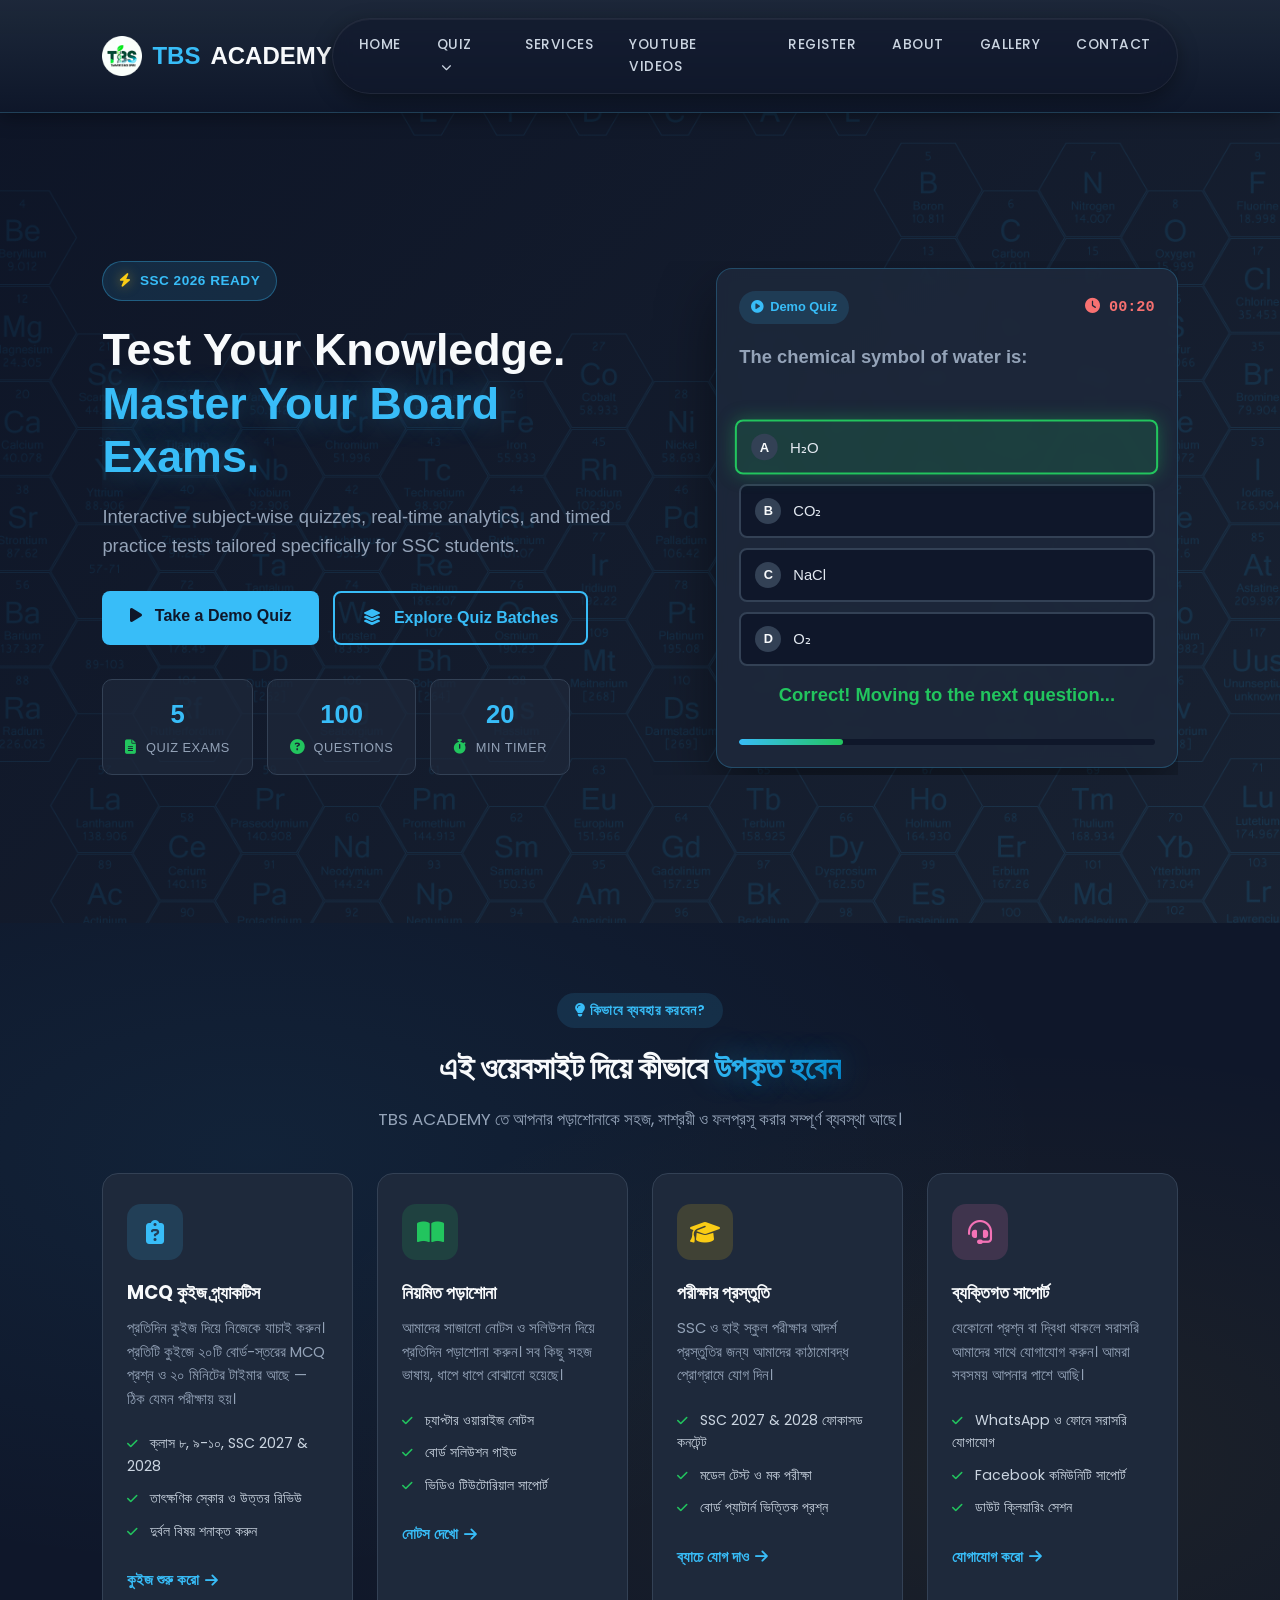
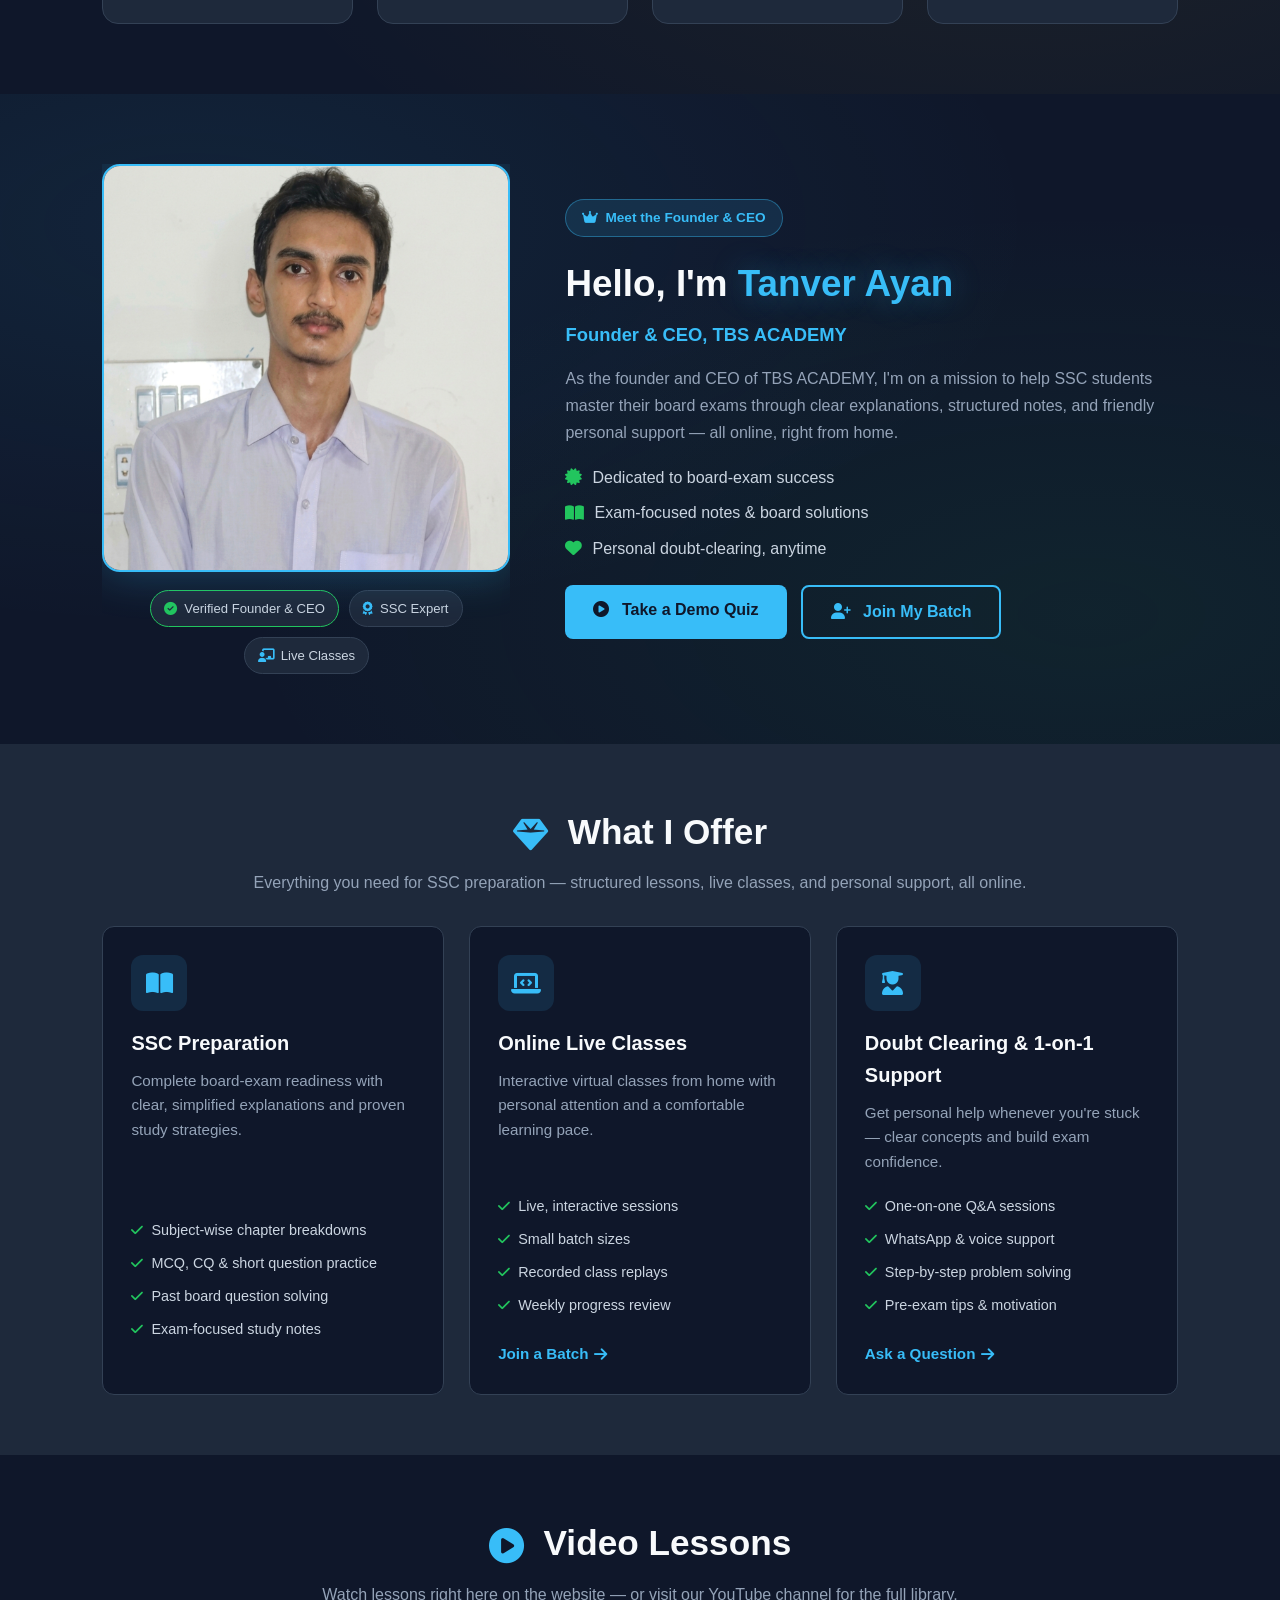
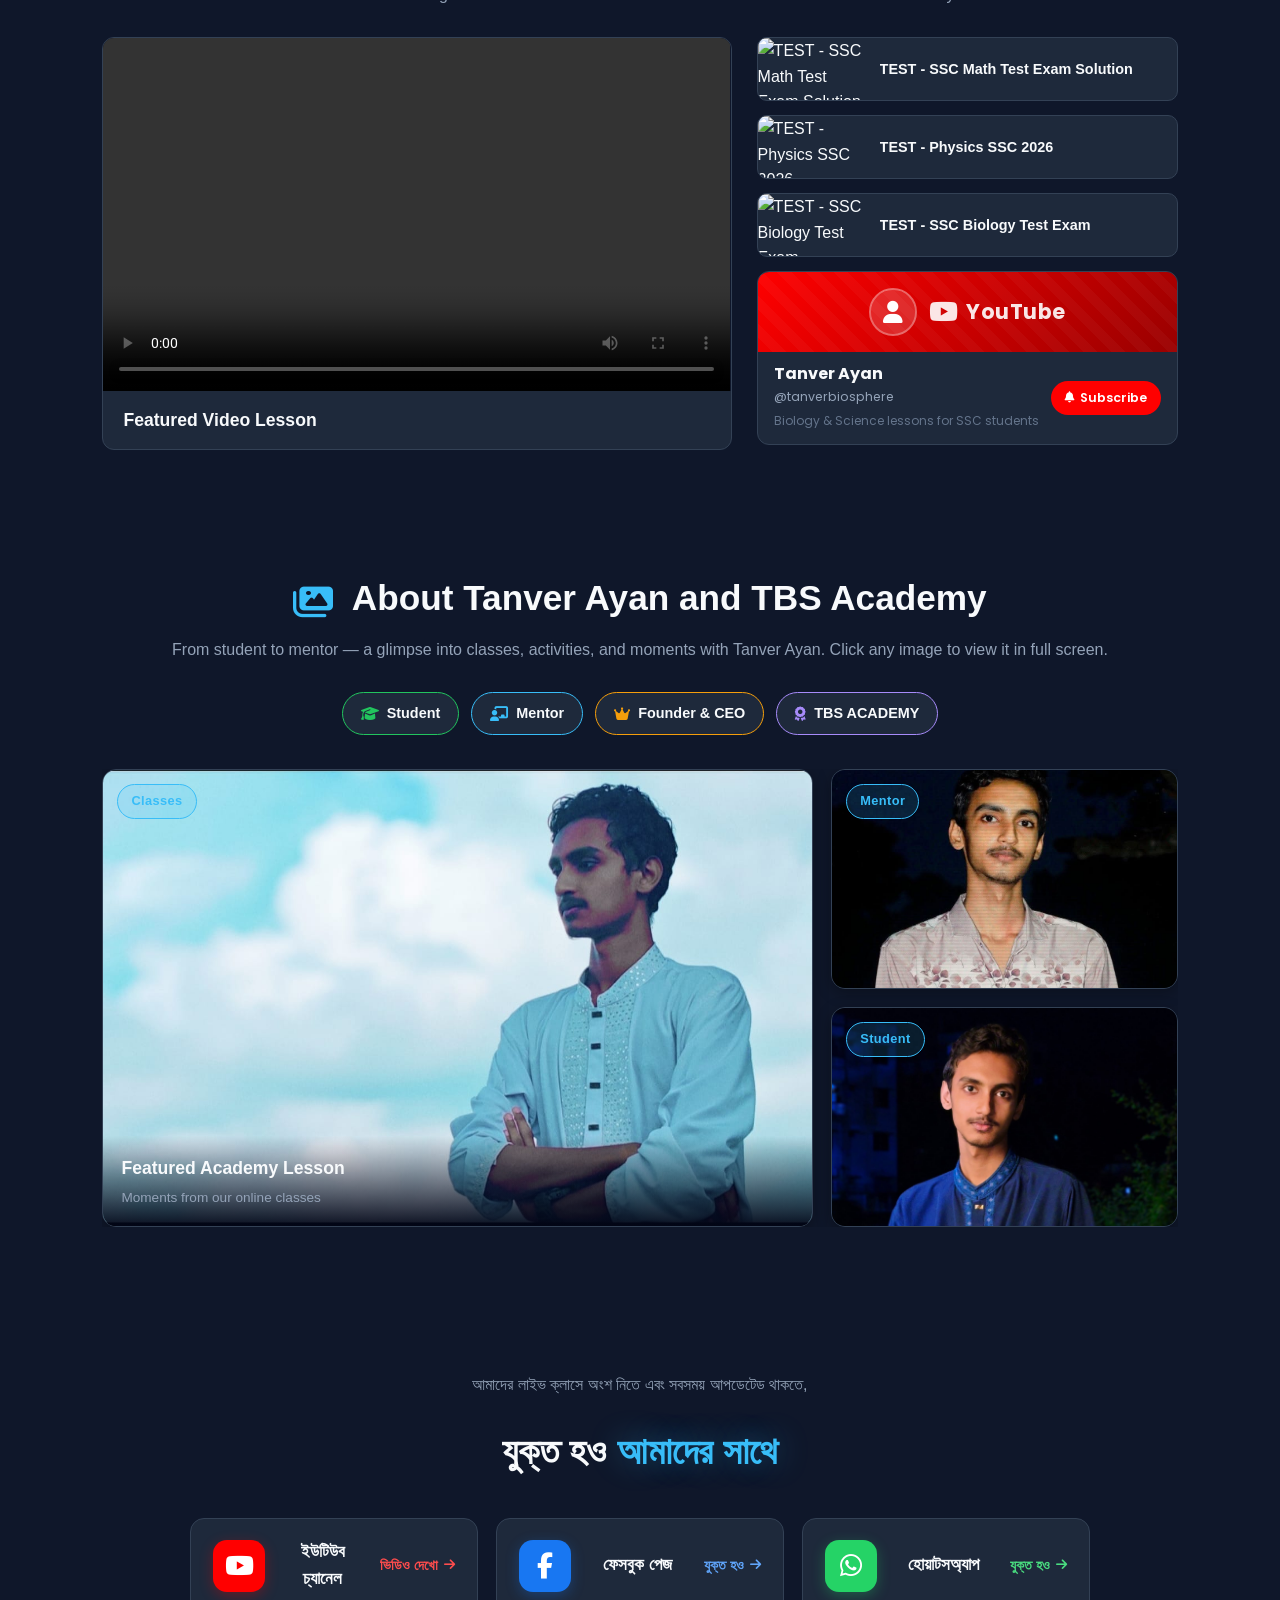
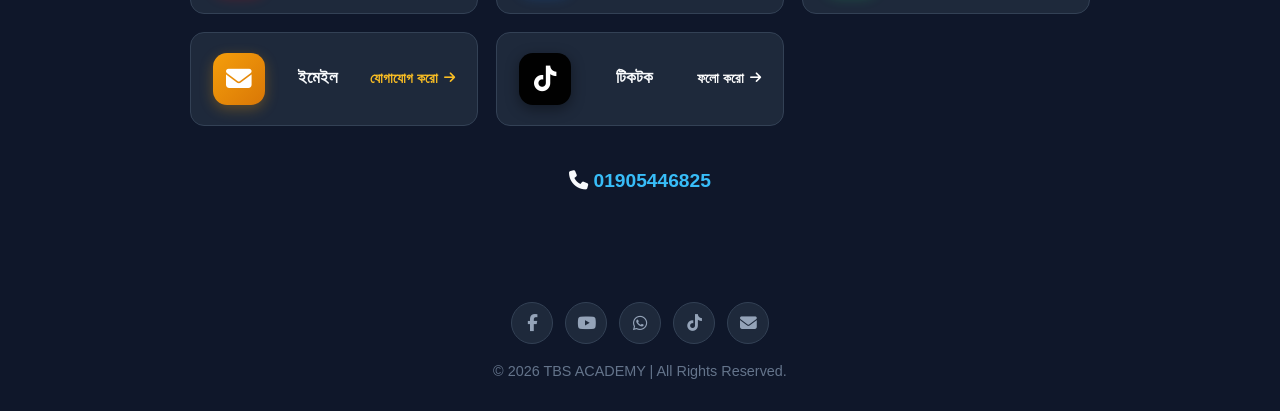
==== index.html @ 8b02d592 "Add files via upload" ====
<!DOCTYPE html>
<html lang="en">
<head>
    <meta charset="UTF-8">
    <meta name="viewport" content="width=device-width, initial-scale=1.0">
    <title>TBS ACADEMY - Online Learning Platform</title>
    
    <!-- FAVICON (Browser Tab Logo) -->
    <!-- Replace 'logo.png' with your logo file name -->
    <link rel="icon" type="image/png" href="logo.png">

    <link rel="stylesheet" href="style.css">
    <!-- Font Awesome Icons -->
    <link rel="stylesheet" href="https://cdnjs.cloudflare.com/ajax/libs/font-awesome/6.4.0/css/all.min.css">
    
    <!-- Google Fonts Options (Poppins, Roboto, Montserrat, Outfit) -->
    <link rel="preconnect" href="https://fonts.googleapis.com">
    <link rel="preconnect" href="https://fonts.gstatic.com" crossorigin>
    <link href="https://fonts.googleapis.com/css2?family=Montserrat:wght@400;600;700&family=Outfit:wght@400;600;700&family=Poppins:wght@400;600;700&family=Roboto:wght@400;500;700&display=swap" rel="stylesheet">
</head>
<body>

    <!-- Header Navigation -->
    <header>
        <!-- LOGO SECTION -->
        <div class="logo">
            <a href="index.html">
                <img src="image/logo_1.png" alt="TBS ACADEMY Logo" class="brand-logo" onerror="this.style.display='none'">
                <span>TBS</span> ACADEMY
            </a>
        </div>

        <!-- Mobile Hamburger Button -->
        <button class="mobile-menu-btn" id="mobileMenuBtn" aria-label="Toggle Navigation">
            <i class="fa-solid fa-bars"></i>
        </button>

        <!-- Navigation Links -->
        <nav id="navMenu">
            <ul>
                <li><a href="#" class="nav-link">Home</a></li>
                <li class="nav-dropdown">
                    <a href="quiz.html" class="nav-link">Quiz <i class="fa-solid fa-chevron-down"></i></a>
                    <ul class="dropdown-menu">
                        <li><a href="quiz.html?cat=class8"><i class="fa-solid fa-book"></i> Class 8</a></li>
                        <li><a href="quiz.html?cat=class9-10"><i class="fa-solid fa-book-open"></i> Class 9-10</a></li>
                        <li><a href="quiz.html?cat=ssc2027"><i class="fa-solid fa-award"></i> SSC 2027</a></li>
                        <li><a href="quiz.html?cat=ssc2028"><i class="fa-solid fa-fire"></i> SSC 2028</a></li>
                    </ul>
                </li>
                <li><a href="#services" class="nav-link">Services</a></li>
                <li><a href="#videos" class="nav-link">YouTube Videos</a></li>
                <li><a href="register.html" class="nav-link">Register</a></li>
                <li><a href="#about" class="nav-link">About</a></li>
                <li><a href="#gallery" class="nav-link">Gallery</a></li>
                <li><a href="#contact" class="nav-link">Contact</a></li>
            </ul>
        </nav>
    </header>

    <!-- Hero / Intro Section -->
    <section class="hero">
        <div class="hero-container">
            <!-- Left: Main copy -->
            <div class="hero-content">
                <span class="hero-badge"><i class="fa-solid fa-bolt"></i> SSC 2026 Ready</span>
                <h1>Test Your Knowledge.<br><span class="highlight">Master Your Board Exams.</span></h1>
                <p>Interactive subject-wise quizzes, real-time analytics, and timed practice tests tailored specifically for SSC students.</p>
                <div class="hero-btns">
                    <a href="quiz.html" class="btn primary-btn"><i class="fa-solid fa-play"></i> Take a Demo Quiz</a>
                    <a href="quiz.html" class="btn secondary-btn"><i class="fa-solid fa-layer-group"></i> Explore Quiz Batches</a>
                </div>
                <div class="hero-stats">
                    <div class="hero-stat"><span class="stat-num">5</span><span class="stat-label"><i class="fa-solid fa-file-lines"></i> Quiz Exams</span></div>
                    <div class="hero-stat"><span class="stat-num">100</span><span class="stat-label"><i class="fa-solid fa-circle-question"></i> Questions</span></div>
                    <div class="hero-stat"><span class="stat-num">20</span><span class="stat-label"><i class="fa-solid fa-stopwatch"></i> Min Timer</span></div>
                </div>
            </div>

            <!-- Right: Interactive demo quiz card -->
            <div class="hero-demo" id="demoQuizCard">
                <div class="demo-card">
                    <div class="demo-card-top">
                        <span class="demo-tag"><i class="fa-solid fa-circle-play"></i> Demo Quiz</span>
                        <span class="demo-timer"><i class="fa-solid fa-clock"></i> 00:20</span>
                    </div>
                    <div class="demo-card-body">
                        <p class="demo-qtext" id="demoQText">Loading question...</p>
                        <div class="demo-options" id="demoOptions"></div>
                        <p class="demo-feedback" id="demoFeedback">Pick an answer to see it in action</p>
                        <div class="demo-progress">
                            <div class="demo-progress-fill" id="demoProgressFill"></div>
                        </div>
                    </div>
                </div>
            </div>
        </div>
    </section>

    <!-- How to Use This Website Section -->
    <section id="howto" class="howto-section">
        <div class="howto-container">
            <span class="howto-badge"><i class="fa-solid fa-lightbulb"></i> কিভাবে ব্যবহার করবেন?</span>
            <h2>এই ওয়েবসাইট দিয়ে কীভাবে <span class="highlight">উপকৃত হবেন</span></h2>
            <p class="howto-subtitle">TBS ACADEMY তে আপনার পড়াশোনাকে সহজ, সাশ্রয়ী ও ফলপ্রসূ করার সম্পূর্ণ ব্যবস্থা আছে।</p>

            <div class="howto-grid">
                <!-- Box 1: Quiz -->
                <div class="howto-card howto-animate">
                    <div class="howto-icon-wrap cyan">
                        <i class="fa-solid fa-clipboard-question"></i>
                    </div>
                    <h3>MCQ কুইজ প্র্যাকটিস</h3>
                    <p>প্রতিদিন কুইজ দিয়ে নিজেকে যাচাই করুন। প্রতিটি কুইজে ২০টি বোর্ড-স্তরের MCQ প্রশ্ন ও ২০ মিনিটের টাইমার আছে — ঠিক যেমন পরীক্ষায় হয়।</p>
                    <ul class="howto-list">
                        <li><i class="fa-solid fa-check"></i> ক্লাস ৮, ৯-১০, SSC 2027 & 2028</li>
                        <li><i class="fa-solid fa-check"></i> তাৎক্ষণিক স্কোর ও উত্তর রিভিউ</li>
                        <li><i class="fa-solid fa-check"></i> দুর্বল বিষয় শনাক্ত করুন</li>
                    </ul>
                    <a href="quiz.html" class="howto-link">কুইজ শুরু করো <i class="fa-solid fa-arrow-right"></i></a>
                </div>

                <!-- Box 2: Regular Study -->
                <div class="howto-card howto-animate">
                    <div class="howto-icon-wrap green">
                        <i class="fa-solid fa-book-open"></i>
                    </div>
                    <h3>নিয়মিত পড়াশোনা</h3>
                    <p>আমাদের সাজানো নোটস ও সলিউশন দিয়ে প্রতিদিন পড়াশোনা করুন। সব কিছু সহজ ভাষায়, ধাপে ধাপে বোঝানো হয়েছে।</p>
                    <ul class="howto-list">
                        <li><i class="fa-solid fa-check"></i> চ্যাপ্টার ওয়ারাইজ নোটস</li>
                        <li><i class="fa-solid fa-check"></i> বোর্ড সলিউশন গাইড</li>
                        <li><i class="fa-solid fa-check"></i> ভিডিও টিউটোরিয়াল সাপোর্ট</li>
                    </ul>
                    <a href="index.html#notes" class="howto-link">নোটস দেখো <i class="fa-solid fa-arrow-right"></i></a>
                </div>

                <!-- Box 3: Exam Prep -->
                <div class="howto-card howto-animate">
                    <div class="howto-icon-wrap amber">
                        <i class="fa-solid fa-graduation-cap"></i>
                    </div>
                    <h3>পরীক্ষার প্রস্তুতি</h3>
                    <p>SSC ও হাই স্কুল পরীক্ষার আদর্শ প্রস্তুতির জন্য আমাদের কাঠামোবদ্ধ প্রোগ্রামে যোগ দিন।</p>
                    <ul class="howto-list">
                        <li><i class="fa-solid fa-check"></i> SSC 2027 & 2028 ফোকাসড কনটেন্ট</li>
                        <li><i class="fa-solid fa-check"></i> মডেল টেস্ট ও মক পরীক্ষা</li>
                        <li><i class="fa-solid fa-check"></i> বোর্ড প্যাটার্ন ভিত্তিক প্রশ্ন</li>
                    </ul>
                    <a href="register.html" class="howto-link">ব্যাচে যোগ দাও <i class="fa-solid fa-arrow-right"></i></a>
                </div>

                <!-- Box 4: Personal Support -->
                <div class="howto-card howto-animate">
                    <div class="howto-icon-wrap pink">
                        <i class="fa-solid fa-headset"></i>
                    </div>
                    <h3>ব্যক্তিগত সাপোর্ট</h3>
                    <p>যেকোনো প্রশ্ন বা দ্বিধা থাকলে সরাসরি আমাদের সাথে যোগাযোগ করুন। আমরা সবসময় আপনার পাশে আছি।</p>
                    <ul class="howto-list">
                        <li><i class="fa-solid fa-check"></i> WhatsApp ও ফোনে সরাসরি যোগাযোগ</li>
                        <li><i class="fa-solid fa-check"></i> Facebook কমিউনিটি সাপোর্ট</li>
                        <li><i class="fa-solid fa-check"></i> ডাউট ক্লিয়ারিং সেশন</li>
                    </ul>
                    <a href="index.html#contact" class="howto-link">যোগাযোগ করো <i class="fa-solid fa-arrow-right"></i></a>
                </div>
            </div>
        </div>
    </section>

    <!-- Meet Your Mentor Section -->
    <section id="about" class="mentor-section">
        <div class="mentor-container">
            <div class="mentor-photo-wrap">
                <div class="mentor-photo">
                    <img src="image/galary/gg2.jpeg" alt="Tanver Ayan - Founder &amp; CEO, TBS ACADEMY">
                </div>
                <div class="mentor-chips">
                    <span class="mentor-chip verified"><i class="fa-solid fa-circle-check"></i> Verified Founder &amp; CEO</span>
                    <span class="mentor-chip"><i class="fa-solid fa-award"></i> SSC Expert</span>
                    <span class="mentor-chip"><i class="fa-solid fa-chalkboard-user"></i> Live Classes</span>
                </div>
            </div>

            <div class="mentor-info">
                <span class="mentor-badge"><i class="fa-solid fa-crown"></i> Meet the Founder &amp; CEO</span>
                <h2>Hello, I'm <span class="highlight">Tanver Ayan</span></h2>
                <h3>Founder &amp; CEO, TBS ACADEMY</h3>
                <p>As the founder and CEO of TBS ACADEMY, I'm on a mission to help SSC students master their board exams through clear explanations, structured notes, and friendly personal support — all online, right from home.</p>
                <ul class="mentor-features">
                    <li><i class="fa-solid fa-certificate"></i> Dedicated to board-exam success</li>
                    <li><i class="fa-solid fa-book-open"></i> Exam-focused notes &amp; board solutions</li>
                    <li><i class="fa-solid fa-heart"></i> Personal doubt-clearing, anytime</li>
                </ul>
                <div class="mentor-actions">
                    <a href="quiz.html" class="btn"><i class="fa-solid fa-circle-play"></i> Take a Demo Quiz</a>
                    <a href="register.html" class="btn secondary-btn"><i class="fa-solid fa-user-plus"></i> Join My Batch</a>
                </div>
            </div>
        </div>
    </section>

    <!-- Academic Services Section -->
    <section id="services" class="services-section">
        <h2><i class="fa-solid fa-gem"></i> What I Offer</h2>
        <p class="subtitle">Everything you need for SSC preparation — structured lessons, live classes, and personal support, all online.</p>

        <div class="services-grid">
            <div class="service-card">
                <div class="service-icon"><i class="fa-solid fa-book-open"></i></div>
                <h3>SSC Preparation</h3>
                <p>Complete board-exam readiness with clear, simplified explanations and proven study strategies.</p>
                <ul class="service-list">
                    <li><i class="fa-solid fa-check"></i> Subject-wise chapter breakdowns</li>
                    <li><i class="fa-solid fa-check"></i> MCQ, CQ & short question practice</li>
                    <li><i class="fa-solid fa-check"></i> Past board question solving</li>
                    <li><i class="fa-solid fa-check"></i> Exam-focused study notes</li>
                </ul>
            </div>

            <div class="service-card">
                <div class="service-icon"><i class="fa-solid fa-laptop-code"></i></div>
                <h3>Online Live Classes</h3>
                <p>Interactive virtual classes from home with personal attention and a comfortable learning pace.</p>
                <ul class="service-list">
                    <li><i class="fa-solid fa-check"></i> Live, interactive sessions</li>
                    <li><i class="fa-solid fa-check"></i> Small batch sizes</li>
                    <li><i class="fa-solid fa-check"></i> Recorded class replays</li>
                    <li><i class="fa-solid fa-check"></i> Weekly progress review</li>
                </ul>
                <a href="register.html" class="service-link">Join a Batch <i class="fa-solid fa-arrow-right"></i></a>
            </div>

            <div class="service-card">
                <div class="service-icon"><i class="fa-solid fa-user-graduate"></i></div>
                <h3>Doubt Clearing & 1-on-1 Support</h3>
                <p>Get personal help whenever you're stuck — clear concepts and build exam confidence.</p>
                <ul class="service-list">
                    <li><i class="fa-solid fa-check"></i> One-on-one Q&amp;A sessions</li>
                    <li><i class="fa-solid fa-check"></i> WhatsApp &amp; voice support</li>
                    <li><i class="fa-solid fa-check"></i> Step-by-step problem solving</li>
                    <li><i class="fa-solid fa-check"></i> Pre-exam tips &amp; motivation</li>
                </ul>
                <a href="#contact" class="service-link">Ask a Question <i class="fa-solid fa-arrow-right"></i></a>
            </div>
        </div>
    </section>

    <!-- Video Lessons Section -->
    <section id="videos" class="videos-section">
        <h2><i class="fa-solid fa-circle-play"></i> Video Lessons</h2>
        <p class="subtitle">Watch lessons right here on the website — or visit our YouTube channel for the full library.</p>

        <div class="videos-layout">
            <!-- Main Video Player -->
            <div class="main-video-container">
                <video id="mainPlayer" controls preload="metadata" playsinline>
                    <source src="video/jibgoto.mp4" type="video/mp4">
                    Your browser does not support the video tag.
                </video>
                <h3 id="mainVideoTitle">Featured Video Lesson</h3>
            </div>

            <!-- Sidebar: Video Grid + Channel CTA -->
            <div class="videos-sidebar">
                <div class="video-grid" id="videoGrid">
                    <!-- Dynamically populated via JavaScript -->
                </div>

                <!-- YouTube Channel Preview Card -->
                <a href="https://youtube.com/@tanverbiosphere?si=oNDWWl9oIJH8LLA_" target="_blank" rel="noopener noreferrer" class="yt-channel-preview">
                    <div class="yt-banner">
                        <div class="yt-banner-channel">
                            <img src="https://yt3.googleusercontent.com/lMoGlzOXsPsL5mX1KXsVVmKbyAqlXMOEv88JvPGkx7UOEYbzSDnNI4qwOj9tL3wQ3t0zT1RzKQ=s176-c-k-c0x00ffffff-no-rj" alt="Channel Logo" onerror="this.onerror=null;this.style.display='none';this.parentElement.querySelector('.yt-banner-fallback').style.display='flex'">
                            <div class="yt-banner-fallback" style="display:none"><i class="fa-solid fa-user"></i></div>
                        </div>
                        <div class="yt-banner-text">
                            <i class="fa-brands fa-youtube"></i> YouTube
                        </div>
                    </div>
                    <div class="yt-channel-body">
                        <div class="yt-channel-meta">
                            <h4>Tanver Ayan</h4>
                            <p class="yt-handle">@tanverbiosphere</p>
                            <p class="yt-desc">Biology & Science lessons for SSC students</p>
                        </div>
                        <div class="yt-subscribe-btn">
                            <i class="fa-solid fa-bell"></i> Subscribe
                        </div>
                    </div>
                </a>
            </div>
        </div>
    </section>

    <!-- Custom Image Gallery Section -->
    <section id="gallery" class="gallery-section">
        <h2><i class="fa-solid fa-images"></i> About Tanver Ayan and TBS Academy</h2>
        <p class="subtitle">From student to mentor — a glimpse into classes, activities, and moments with Tanver Ayan. Click any image to view it in full screen.</p>

        <div class="about-roles">
            <span class="about-role student"><i class="fa-solid fa-graduation-cap"></i> Student</span>
            <span class="about-role mentor"><i class="fa-solid fa-chalkboard-user"></i> Mentor</span>
            <span class="about-role ceo"><i class="fa-solid fa-crown"></i> Founder &amp; CEO</span>
            <span class="about-role academy"><i class="fa-solid fa-award"></i> TBS ACADEMY</span>
        </div>

        <!-- Gallery Grid -->
        <div class="gallery-grid" id="galleryGrid">
            <!-- Dynamically populated via JavaScript -->
        </div>
    </section>

    <!-- যুক্ত হও আমাদের সাথে (Join Us Section) -->
    <section id="contact" class="contact-section bangla-join">
        <p class="bangla-join-sub">আমাদের লাইভ ক্লাসে অংশ নিতে এবং সবসময় আপডেটেড থাকতে,</p>
        <h2 class="bangla-join-heading">যুক্ত হও <span class="highlight">আমাদের সাথে</span></h2>

        <div class="bangla-social-grid">
            <a href="https://www.youtube.com/@tanverbiosphere" target="_blank" class="bangla-social-card yt">
                <span class="bangla-social-icon"><i class="fa-brands fa-youtube"></i></span>
                <span class="bangla-social-name">ইউটিউব চ্যানেল</span>
                <span class="bangla-social-action">ভিডিও দেখো <i class="fa-solid fa-arrow-right"></i></span>
            </a>

            <a href="https://www.facebook.com/profile.php?id=61579015435565" target="_blank" class="bangla-social-card fb">
                <span class="bangla-social-icon"><i class="fa-brands fa-facebook-f"></i></span>
                <span class="bangla-social-name">ফেসবুক পেজ</span>
                <span class="bangla-social-action">যুক্ত হও <i class="fa-solid fa-arrow-right"></i></span>
            </a>

            <a href="https://wa.me/8801905446825" target="_blank" class="bangla-social-card wa">
                <span class="bangla-social-icon"><i class="fa-brands fa-whatsapp"></i></span>
                <span class="bangla-social-name">হোয়াটসঅ্যাপ</span>
                <span class="bangla-social-action">যুক্ত হও <i class="fa-solid fa-arrow-right"></i></span>
            </a>

            <a href="mailto:tanvet51@gmail.com" class="bangla-social-card em">
                <span class="bangla-social-icon"><i class="fa-solid fa-envelope"></i></span>
                <span class="bangla-social-name">ইমেইল</span>
                <span class="bangla-social-action">যোগাযোগ করো <i class="fa-solid fa-arrow-right"></i></span>
            </a>
            <a href="https://www.tiktok.com/@tanverbiosphere?_r=1&_t=ZS-99jU53sy1ye" target="_blank" class="bangla-social-card tt">
                <span class="bangla-social-icon"><i class="fa-brands fa-tiktok"></i></span>
                <span class="bangla-social-name">টিকটক</span>
                <span class="bangla-social-action">ফলো করো <i class="fa-solid fa-arrow-right"></i></span>
            </a>
        </div>

        <div class="contact-phone">
            <i class="fa-solid fa-phone"></i> <a href="tel:+8801905446825">01905446825</a>
        </div>
    </section>

    <!-- Footer -->
    <footer>
        <div class="footer-social">
            <a href="https://www.facebook.com/profile.php?id=61579015435565" target="_blank" aria-label="Facebook"><i class="fa-brands fa-facebook-f"></i></a>
            <a href="https://www.youtube.com/@tanverbiosphere" target="_blank" aria-label="YouTube"><i class="fa-brands fa-youtube"></i></a>
            <a href="https://wa.me/8801905446825" target="_blank" aria-label="WhatsApp"><i class="fa-brands fa-whatsapp"></i></a>
            <a href="https://www.tiktok.com/@tanverbiosphere?_r=1&_t=ZS-99jU53sy1ye" target="_blank" aria-label="TikTok"><i class="fa-brands fa-tiktok"></i></a>
            <a href="mailto:tanvet51@gmail.com" aria-label="Email"><i class="fa-solid fa-envelope"></i></a>
        </div>
        <p>&copy; 2026 TBS ACADEMY | All Rights Reserved.</p>
    </footer>

    <script src="script.js"></script>
</body>
</html>
---- style.css ----
﻿/* General Setup */
* {
    margin: 0;
    padding: 0;
    box-sizing: border-box;
    font-family: 'Segoe UI', Tahoma, Geneva, Verdana, sans-serif;
}

html, body {
    overflow-x: hidden;
    max-width: 100vw;
}

body {
    background-color: #0f172a;
    color: #f8fafc;
    line-height: 1.6;
}

/* Prevent horizontal overflow on all main containers */
section, .container, .hero-container, .mentor-container, .howto-grid, 
.services-grid, .gallery-grid, .videos-layout, .bangla-social-grid,
.quiz-selection, .mentor-photo-wrap {
    max-width: 100%;
    overflow-x: hidden;
}

/* Header & Nav */
/* Professional header entrance animation */
@keyframes slideDownHeader {
    from {
        transform: translateY(-100%);
        opacity: 0;
    }
    to {
        transform: translateY(0);
        opacity: 1;
    }
}

header {
    display: grid;
    grid-template-columns: 1fr auto 1fr;
    align-items: center;
    padding: 18px 8%;
    background: linear-gradient(180deg, rgba(30, 41, 59, 0.96) 0%, rgba(15, 23, 42, 0.94) 100%);
    backdrop-filter: blur(12px);
    -webkit-backdrop-filter: blur(12px);
    position: sticky;
    top: 0;
    z-index: 1000;
    animation: slideDownHeader 0.7s ease forwards;
    box-shadow: 0 4px 18px rgba(0, 0, 0, 0.35);
    border-bottom: 1px solid rgba(56, 189, 248, 0.16);
}

/* Header layout: logo left, menu centered, hamburger right */
.logo {
    grid-column: 1;
    justify-self: start;
    font-size: 1.5rem;
    font-weight: 700;
}

/* Glassy pill menu bar, centered */
nav#navMenu {
    grid-column: 2;
    justify-self: center;
    background: rgba(15, 23, 42, 0.55);
    border: 1px solid rgba(255, 255, 255, 0.07);
    border-radius: 40px;
    padding: 6px 10px;
    backdrop-filter: blur(8px);
    -webkit-backdrop-filter: blur(8px);
    box-shadow: 0 6px 20px rgba(0, 0, 0, 0.35), inset 0 1px 0 rgba(255, 255, 255, 0.05);
    animation: navPulse 4s ease-in-out infinite;
}

@keyframes navPulse {
    0%, 100% {
        box-shadow: 0 6px 20px rgba(0, 0, 0, 0.35), 0 0 0 1px rgba(56, 189, 248, 0.05), inset 0 1px 0 rgba(255, 255, 255, 0.05);
    }
    50% {
        box-shadow: 0 6px 26px rgba(56, 189, 248, 0.18), 0 0 0 1px rgba(56, 189, 248, 0.18), inset 0 1px 0 rgba(255, 255, 255, 0.05);
    }
}

.logo span {
    color: #38bdf8;
}

nav ul {
    display: flex;
    list-style: none;
    gap: 4px;
}

/* Individual link entrance stagger */
@keyframes fadeInUpLink {
    from {
        opacity: 0;
        transform: translateY(12px) scale(0.9);
    }
    to {
        opacity: 1;
        transform: translateY(0) scale(1);
    }
}

nav ul li {
    opacity: 0;
    animation: fadeInUpLink 0.6s ease forwards;
}

nav ul li:nth-child(1) { animation-delay: 0.10s; }
nav ul li:nth-child(2) { animation-delay: 0.16s; }
nav ul li:nth-child(3) { animation-delay: 0.22s; }
nav ul li:nth-child(4) { animation-delay: 0.28s; }
nav ul li:nth-child(5) { animation-delay: 0.34s; }
nav ul li:nth-child(6) { animation-delay: 0.40s; }
nav ul li:nth-child(7) { animation-delay: 0.46s; }
nav ul li:nth-child(8) { animation-delay: 0.52s; }

/* Animated pill-style links */
nav a {
    display: inline-block;
    padding: 9px 16px;
    border-radius: 30px;
    color: #cbd5e1;
    text-decoration: none;
    font-family: 'Poppins', 'Segoe UI', Tahoma, sans-serif;
    font-size: 0.86rem;
    font-weight: 500;
    letter-spacing: 0.5px;
    text-transform: uppercase;
    position: relative;
    transition: color 0.3s ease, background 0.3s ease, box-shadow 0.3s ease, transform 0.3s ease, text-shadow 0.3s ease;
}

nav a::after {
    content: "";
    position: absolute;
    left: 50%;
    bottom: 6px;
    width: 0;
    height: 2px;
    background: #38bdf8;
    border-radius: 2px;
    transform: translateX(-50%);
    box-shadow: 0 0 8px rgba(56, 189, 248, 0.6);
    transition: width 0.35s ease;
}

nav a:hover {
    color: #ffffff;
    background: rgba(56, 189, 248, 0.16);
    box-shadow: inset 0 0 0 1px rgba(56, 189, 248, 0.35);
    transform: translateY(-2px);
}

nav a:hover::after {
    width: 60%;
}

nav a.active-link {
    color: #ffffff;
    background: linear-gradient(135deg, #0ea5e9, #0284c7);
    box-shadow: 0 6px 14px rgba(2, 132, 199, 0.3), inset 0 1px 0 rgba(255, 255, 255, 0.2);
}

nav a.active-link::after {
    width: 0;
}

.logo a {
    display: flex;
    align-items: center;
    gap: 10px;
    color: inherit;
    text-decoration: none;
}

/* ==========================================
   NAV DROPDOWN MENU
   ========================================== */
.nav-dropdown {
    position: relative;
}

.nav-dropdown > .nav-link i {
    font-size: 0.65rem;
    margin-left: 4px;
    transition: transform 0.3s ease;
}

.nav-dropdown:hover > .nav-link i,
.nav-dropdown.dropdown-open > .nav-link i {
    transform: rotate(180deg);
}

/* Invisible bridge between link and dropdown so mouse doesn't lose hover */
.nav-dropdown::after {
    content: "";
    position: absolute;
    top: 100%;
    left: 0;
    right: 0;
    height: 12px;
}

.dropdown-menu {
    position: absolute;
    top: calc(100% + 10px);
    left: 50%;
    transform: translateX(-50%) translateY(6px);
    min-width: 200px;
    background: #1e293b;
    border: 1px solid rgba(56, 189, 248, 0.2);
    border-radius: 12px;
    padding: 8px 0;
    opacity: 0;
    visibility: hidden;
    pointer-events: none;
    transition: opacity 0.3s ease, transform 0.3s ease, visibility 0.3s ease;
    box-shadow: 0 12px 30px rgba(0, 0, 0, 0.45);
    z-index: 1001;
}

.dropdown-menu::before {
    content: "";
    position: absolute;
    top: -6px;
    left: 50%;
    transform: translateX(-50%) rotate(45deg);
    width: 12px;
    height: 12px;
    background: #1e293b;
    border-left: 1px solid rgba(56, 189, 248, 0.2);
    border-top: 1px solid rgba(56, 189, 248, 0.2);
}

.nav-dropdown:hover > .dropdown-menu,
.nav-dropdown.dropdown-open > .dropdown-menu {
    opacity: 1;
    visibility: visible;
    pointer-events: auto;
    transform: translateX(-50%) translateY(0);
}

.dropdown-menu li {
    list-style: none;
}

.dropdown-menu li a {
    display: block;
    padding: 10px 18px;
    color: #cbd5e1;
    text-decoration: none;
    font-family: 'Poppins', 'Segoe UI', Tahoma, sans-serif;
    font-size: 0.9rem;
    font-weight: 500;
    transition: color 0.2s ease, background 0.2s ease;
    display: flex;
    align-items: center;
    gap: 8px;
}

.dropdown-menu li a i {
    font-size: 0.8rem;
    width: 16px;
    text-align: center;
}

.dropdown-menu li a:hover {
    color: #ffffff;
    background: rgba(56, 189, 248, 0.12);
}

/* Hero Section */
.hero {
    min-height: 90vh;
    display: flex;
    align-items: center;
    justify-content: center;
    text-align: left;
    padding: 80px 8%;
    position: relative;
    overflow: hidden;
}

.hero::before {
    content: "";
    position: absolute;
    inset: 0;
    background: url('image/periodictable.png') center/cover no-repeat;
    background-size: auto 120%;
    opacity: 0.45;
    z-index: 0;
}

.hero::after {
    content: "";
    position: absolute;
    inset: 0;
    background: linear-gradient(135deg, rgba(15, 23, 42, 0.85) 0%, rgba(30, 41, 59, 0.75) 100%);
    z-index: 1;
}

.hero-container {
    position: relative;
    z-index: 2;
    display: grid;
    grid-template-columns: 1.1fr 0.9fr;
    gap: 50px;
    align-items: center;
    max-width: 1200px;
    width: 100%;
}

.hero-content {
    position: relative;
    z-index: 2;
}

.hero-badge {
    display: inline-flex;
    align-items: center;
    gap: 8px;
    background: rgba(56, 189, 248, 0.12);
    border: 1px solid rgba(56, 189, 248, 0.35);
    color: #38bdf8;
    font-size: 0.85rem;
    font-weight: 600;
    padding: 8px 16px;
    border-radius: 30px;
    margin-bottom: 22px;
    letter-spacing: 0.5px;
    text-transform: uppercase;
}

.hero h1 {
    font-size: 2.8rem;
    line-height: 1.2;
    margin-bottom: 18px;
}

.highlight {
    color: #38bdf8;
    text-shadow: 0 0 30px rgba(56, 189, 248, 0.35);
}

.hero p {
    font-size: 1.15rem;
    color: #94a3b8;
    max-width: 560px;
    margin: 0 0 30px 0;
}

.hero-stats {
    display: flex;
    gap: 14px;
    margin-top: 34px;
    flex-wrap: wrap;
}

.hero-btns {
    display: flex;
    gap: 14px;
    flex-wrap: wrap;
}

.hero-stat {
    background: rgba(30, 41, 59, 0.7);
    border: 1px solid #334155;
    border-radius: 10px;
    padding: 14px 22px;
    text-align: center;
    min-width: 110px;
    transition: transform 0.3s, border-color 0.3s;
}

.hero-stat:hover {
    transform: translateY(-4px);
    border-color: #38bdf8;
}

.hero-stat .stat-num {
    display: block;
    font-size: 1.6rem;
    font-weight: 700;
    color: #38bdf8;
}

.hero-stat .stat-label {
    font-size: 0.8rem;
    color: #94a3b8;
    text-transform: uppercase;
    letter-spacing: 0.5px;
}

.btn {
    display: inline-block;
    padding: 12px 28px;
    background: #38bdf8;
    color: #0f172a;
    text-decoration: none;
    font-weight: 600;
    border-radius: 8px;
    transition: background 0.3s, transform 0.3s, box-shadow 0.3s;
}

.btn:hover {
    background: #0284c7;
    color: #ffffff;
    transform: translateY(-2px);
    box-shadow: 0 10px 25px rgba(56, 189, 248, 0.3);
}

/* Hero demo quiz card */
.hero-demo {
    position: relative;
    z-index: 2;
}

.demo-card {
    background: rgba(30, 41, 59, 0.85);
    border: 1px solid rgba(56, 189, 248, 0.25);
    border-radius: 16px;
    padding: 22px;
    backdrop-filter: blur(6px);
    box-shadow: 0 25px 60px rgba(0, 0, 0, 0.45);
    animation: floatCard 6s ease-in-out infinite;
}

@keyframes floatCard {
    0%, 100% { transform: translateY(0); }
    50% { transform: translateY(-12px); }
}

.demo-card-top {
    display: flex;
    align-items: center;
    justify-content: space-between;
    margin-bottom: 18px;
}

.demo-tag {
    background: rgba(56, 189, 248, 0.15);
    color: #38bdf8;
    font-size: 0.8rem;
    font-weight: 600;
    padding: 6px 12px;
    border-radius: 20px;
    display: inline-flex;
    align-items: center;
    gap: 6px;
}

.demo-timer {
    color: #f87171;
    font-family: 'Courier New', monospace;
    font-weight: 700;
    font-size: 0.95rem;
}

.demo-qtext {
    font-size: 1.05rem;
    color: #f8fafc;
    font-weight: 600;
    margin-bottom: 16px;
    min-height: 48px;
}

.demo-options {
    display: grid;
    gap: 10px;
    margin-bottom: 14px;
}

.demo-option {
    display: flex;
    align-items: center;
    gap: 12px;
    width: 100%;
    padding: 12px 14px;
    background: #0f172a;
    border: 2px solid #334155;
    border-radius: 8px;
    color: #e2e8f0;
    font-size: 0.92rem;
    text-align: left;
    cursor: default;
    transition: border-color 0.3s, background 0.3s, transform 0.2s;
}

.demo-option .demo-idx {
    display: inline-flex;
    align-items: center;
    justify-content: center;
    width: 26px;
    height: 26px;
    background: #334155;
    color: #f8fafc;
    border-radius: 50%;
    font-weight: 700;
    font-size: 0.8rem;
    flex-shrink: 0;
}

.demo-option .opt-text {
    flex: 1;
}

.demo-option.demo-wrong {
    border-color: #f87171;
    background: rgba(248, 113, 113, 0.12);
    animation: shakeX 0.4s ease;
}

.demo-option.demo-right {
    border-color: #22c55e;
    background: rgba(34, 197, 94, 0.15);
    box-shadow: 0 0 18px rgba(34, 197, 94, 0.35);
    transform: scale(1.02);
}

@keyframes shakeX {
    0%, 100% { transform: translateX(0); }
    25% { transform: translateX(-6px); }
    75% { transform: translateX(6px); }
}

.demo-feedback {
    font-size: 0.85rem;
    color: #94a3b8;
    text-align: center;
    min-height: 20px;
    transition: color 0.3s;
}

.demo-feedback.demo-feedback-right {
    color: #22c55e;
    font-weight: 600;
}

.demo-progress {
    height: 6px;
    background: #0f172a;
    border-radius: 3px;
    overflow: hidden;
    margin-top: 12px;
}

.demo-progress-fill {
    height: 100%;
    width: 0%;
    background: linear-gradient(90deg, #38bdf8, #22c55e);
    border-radius: 3px;
    transition: width 0.3s ease;
}

.secondary-btn {
    background: transparent;
    border: 2px solid #38bdf8;
    color: #38bdf8;
}

.secondary-btn:hover {
    background: #38bdf8;
    color: #0f172a;
}

/* ==========================================
   HOW TO USE THIS WEBSITE SECTION
   ========================================== */
.howto-section {
    padding: 70px 8%;
    text-align: center;
    background:
        radial-gradient(ellipse at 20% 30%, rgba(56, 189, 248, 0.07), transparent 55%),
        radial-gradient(ellipse at 80% 70%, rgba(250, 204, 21, 0.06), transparent 55%),
        #0f172a;
}

.howto-badge {
    display: inline-block;
    padding: 6px 18px;
    border-radius: 20px;
    background: rgba(56, 189, 248, 0.12);
    color: #38bdf8;
    font-size: 0.88rem;
    font-weight: 600;
    letter-spacing: 0.5px;
    margin-bottom: 14px;
    font-family: 'Poppins', 'Noto Sans Bengali', sans-serif;
}

.howto-section h2 {
    font-size: 2rem;
    color: #f8fafc;
    margin-bottom: 12px;
    font-family: 'Outfit', 'Poppins', 'Noto Sans Bengali', sans-serif;
}

.howto-section h2 .highlight {
    background: linear-gradient(135deg, #38bdf8, #0284c7);
    -webkit-background-clip: text;
    -webkit-text-fill-color: transparent;
}

.howto-subtitle {
    color: #94a3b8;
    font-size: 1.05rem;
    max-width: 600px;
    margin: 0 auto 40px;
    font-family: 'Poppins', 'Noto Sans Bengali', sans-serif;
}

.howto-grid {
    display: grid;
    grid-template-columns: repeat(4, 1fr);
    gap: 24px;
    max-width: 1200px;
    margin: 0 auto;
}

.howto-card {
    background: #1e293b;
    border: 1px solid #334155;
    border-radius: 16px;
    padding: 30px 24px;
    text-align: left;
    transition: transform 0.35s ease, border-color 0.35s ease, box-shadow 0.35s ease;
    opacity: 0;
    transform: translateY(30px);
}

.howto-card.visible {
    opacity: 1;
    transform: translateY(0);
}

.howto-card:nth-child(2).visible { transition-delay: 0.12s; }
.howto-card:nth-child(3).visible { transition-delay: 0.24s; }
.howto-card:nth-child(4).visible { transition-delay: 0.36s; }

.howto-card:hover {
    transform: translateY(-6px);
    border-color: rgba(56, 189, 248, 0.3);
    box-shadow: 0 12px 30px rgba(0, 0, 0, 0.35);
}

.howto-icon-wrap {
    width: 56px;
    height: 56px;
    border-radius: 14px;
    display: flex;
    align-items: center;
    justify-content: center;
    font-size: 1.5rem;
    margin-bottom: 18px;
}

.howto-icon-wrap.cyan {
    background: rgba(56, 189, 248, 0.15);
    color: #38bdf8;
}

.howto-icon-wrap.green {
    background: rgba(34, 197, 94, 0.15);
    color: #22c55e;
}

.howto-icon-wrap.amber {
    background: rgba(250, 204, 21, 0.15);
    color: #facc15;
}

.howto-icon-wrap.pink {
    background: rgba(244, 114, 182, 0.15);
    color: #f472b6;
}

.howto-card h3 {
    color: #f8fafc;
    font-size: 1.15rem;
    margin-bottom: 10px;
    font-family: 'Poppins', 'Noto Sans Bengali', sans-serif;
}

.howto-card p {
    color: #94a3b8;
    font-size: 0.92rem;
    line-height: 1.6;
    margin-bottom: 16px;
    font-family: 'Poppins', 'Noto Sans Bengali', sans-serif;
}

.howto-list {
    list-style: none;
    padding: 0;
    margin: 0 0 20px 0;
}

.howto-list li {
    color: #cbd5e1;
    font-size: 0.88rem;
    padding: 5px 0;
    font-family: 'Poppins', 'Noto Sans Bengali', sans-serif;
}

.howto-list li i {
    color: #22c55e;
    margin-right: 8px;
    font-size: 0.75rem;
}

.howto-link {
    display: inline-flex;
    align-items: center;
    gap: 6px;
    color: #38bdf8;
    text-decoration: none;
    font-size: 0.92rem;
    font-weight: 600;
    font-family: 'Poppins', 'Noto Sans Bengali', sans-serif;
    transition: gap 0.3s ease, color 0.3s ease;
}

.howto-link:hover {
    gap: 10px;
    color: #7dd3fc;
}

/* How-to section responsive */
@media (max-width: 1024px) {
    .howto-grid {
        grid-template-columns: repeat(2, 1fr);
    }
}

@media (max-width: 600px) {
    .howto-section {
        padding: 50px 5%;
    }

    .howto-section h2 {
        font-size: 1.5rem;
    }

    .howto-grid {
        grid-template-columns: 1fr;
        gap: 16px;
    }

    .howto-card {
        padding: 24px 20px;
    }
}

/* Meet Your Mentor Section */
.mentor-section {
    padding: 70px 8%;
    text-align: center;
    background:
        radial-gradient(ellipse at 15% 20%, rgba(56, 189, 248, 0.08), transparent 55%),
        radial-gradient(ellipse at 85% 80%, rgba(34, 197, 94, 0.07), transparent 55%),
        #0f172a;
}

.mentor-container {
    display: grid;
    grid-template-columns: 0.8fr 1.2fr;
    gap: 55px;
    align-items: center;
    max-width: 1100px;
    margin: 0 auto;
    text-align: left;
}

.mentor-photo-wrap {
    position: relative;
}

.mentor-photo {
    position: relative;
    border-radius: 18px;
    overflow: hidden;
    border: 2px solid #38bdf8;
    box-shadow: 0 0 45px rgba(56, 189, 248, 0.28);
    animation: mentorFloat 5s ease-in-out infinite;
    aspect-ratio: 1 / 1;
}

.mentor-photo img {
    width: 100%;
    height: 100%;
    object-fit: cover;
    object-position: top center;
    display: block;
    transition: transform 0.5s ease;
}

.mentor-photo:hover img {
    transform: scale(1.04);
}

@keyframes mentorFloat {
    0%, 100% { transform: translateY(0); }
    50% { transform: translateY(-10px); }
}

.mentor-chips {
    display: flex;
    flex-wrap: wrap;
    gap: 10px;
    margin-top: 18px;
    justify-content: center;
}

.mentor-chip {
    background: #1e293b;
    border: 1px solid #334155;
    color: #cbd5e1;
    font-size: 0.82rem;
    padding: 7px 13px;
    border-radius: 30px;
    display: inline-flex;
    align-items: center;
    gap: 7px;
    transition: border-color 0.3s, transform 0.3s;
}

.mentor-chip i {
    color: #38bdf8;
}

.mentor-chip.verified {
    border-color: #22c55e;
}

.mentor-chip.verified i {
    color: #22c55e;
}

.mentor-chip:hover {
    border-color: #38bdf8;
    transform: translateY(-2px);
}

.mentor-info .mentor-badge {
    display: inline-flex;
    align-items: center;
    gap: 8px;
    background: rgba(56, 189, 248, 0.12);
    border: 1px solid rgba(56, 189, 248, 0.4);
    color: #38bdf8;
    padding: 7px 16px;
    border-radius: 30px;
    font-size: 0.85rem;
    font-weight: 600;
    margin-bottom: 18px;
}

.mentor-info h2 {
    font-size: 2.3rem;
    color: #f8fafc;
    margin-bottom: 6px;
}

.mentor-info h3 {
    color: #38bdf8;
    font-size: 1.15rem;
    margin-bottom: 16px;
}

.mentor-info p {
    color: #94a3b8;
    line-height: 1.7;
    margin-bottom: 18px;
}

.mentor-features {
    list-style: none;
    padding: 0;
    margin: 0 0 24px 0;
}

.mentor-features li {
    color: #cbd5e1;
    font-size: 1rem;
    margin-bottom: 10px;
    display: flex;
    align-items: center;
    gap: 10px;
}

.mentor-features i {
    color: #22c55e;
    font-size: 1.05rem;
}

.mentor-actions {
    display: flex;
    flex-wrap: wrap;
    gap: 14px;
}

/* Gallery Section */
.gallery-section {
    padding: 60px 8%;
    text-align: center;
}

.gallery-section h2 {
    font-size: 2.2rem;
    margin-bottom: 10px;
}

.subtitle {
    color: #94a3b8;
    margin-bottom: 30px;
}

/* About role badges */
.about-roles {
    display: flex;
    flex-wrap: wrap;
    gap: 12px;
    justify-content: center;
    margin-bottom: 34px;
}

.about-role {
    display: inline-flex;
    align-items: center;
    gap: 8px;
    padding: 9px 18px;
    border-radius: 30px;
    font-size: 0.9rem;
    font-weight: 600;
    background: #1e293b;
    border: 1px solid #334155;
    color: #f8fafc;
    transition: transform 0.3s, border-color 0.3s, box-shadow 0.3s;
}

.about-role:hover {
    transform: translateY(-3px);
}

.about-role.student {
    border-color: #22c55e;
}

.about-role.student i {
    color: #22c55e;
}

.about-role.mentor {
    border-color: #38bdf8;
}

.about-role.mentor i {
    color: #38bdf8;
}

.about-role.ceo {
    border-color: #f59e0b;
}

.about-role.ceo i {
    color: #f59e0b;
}

.about-role.academy {
    border-color: #a78bfa;
}

.about-role.academy i {
    color: #a78bfa;
}

/* Upload Box */
.upload-box {
    background: #1e293b;
    padding: 25px;
    border-radius: 12px;
    max-width: 600px;
    margin: 0 auto 40px auto;
    border: 1px dashed #38bdf8;
}

.upload-box h3 {
    margin-bottom: 15px;
    font-size: 1.2rem;
}

.form-group {
    display: flex;
    flex-direction: column;
    gap: 12px;
}

.form-group input {
    padding: 12px;
    border-radius: 6px;
    border: 1px solid #334155;
    background: #0f172a;
    color: #fff;
}

.btn-add {
    padding: 12px;
    background: #22c55e;
    color: white;
    border: none;
    border-radius: 6px;
    font-weight: 600;
    cursor: pointer;
    transition: background 0.3s;
}

.btn-add:hover {
    background: #16a34a;
}

/* Bento gallery grid */
.gallery-grid {
    display: grid;
    grid-template-columns: repeat(3, 1fr);
    grid-auto-rows: 220px;
    gap: 18px;
    margin-top: 30px;
}

.gallery-card {
    position: relative;
    overflow: hidden;
    border-radius: 14px;
    border: 1px solid #334155;
    cursor: pointer;
    background: #1e293b;
    box-shadow: 0 4px 15px rgba(0, 0, 0, 0.3);
    transition: transform 0.3s, box-shadow 0.3s;
}

.gallery-card.featured {
    grid-column: span 2;
    grid-row: span 2;
}

.gallery-card:hover {
    transform: translateY(-5px);
    box-shadow: 0 12px 30px rgba(56, 189, 248, 0.2);
}

.gallery-card img {
    width: 100%;
    height: 100%;
    object-fit: cover;
    display: block;
    transition: transform 0.6s ease;
}

.gallery-card:hover img {
    transform: scale(1.08);
}

.gallery-card::after {
    content: "";
    position: absolute;
    inset: 0;
    background: linear-gradient(to top, rgba(15, 23, 42, 0.85) 0%, rgba(15, 23, 42, 0) 55%);
    opacity: 0;
    transition: opacity 0.4s;
}

.gallery-card:hover::after {
    opacity: 1;
}

.gallery-tag {
    position: absolute;
    top: 14px;
    left: 14px;
    z-index: 2;
    background: rgba(56, 189, 248, 0.14);
    border: 1px solid #38bdf8;
    color: #38bdf8;
    font-size: 0.8rem;
    font-weight: 600;
    padding: 6px 13px;
    border-radius: 30px;
    letter-spacing: 0.4px;
}

.card-zoom {
    position: absolute;
    top: 14px;
    right: 14px;
    width: 40px;
    height: 40px;
    background: rgba(15, 23, 42, 0.8);
    border: 1px solid #38bdf8;
    color: #38bdf8;
    border-radius: 50%;
    display: flex;
    align-items: center;
    justify-content: center;
    z-index: 2;
    opacity: 0;
    transform: scale(0.6);
    transition: opacity 0.3s, transform 0.3s;
}

.gallery-card:hover .card-zoom {
    opacity: 1;
    transform: scale(1);
}

.card-info {
    position: absolute;
    left: 0;
    right: 0;
    bottom: 0;
    padding: 18px;
    text-align: left;
    z-index: 2;
    background: linear-gradient(to top, rgba(2, 6, 23, 0.95) 0%, rgba(2, 6, 23, 0) 100%);
    transform: translateY(100%);
    transition: transform 0.4s ease;
}

.gallery-card:hover .card-info,
.gallery-card.featured .card-info {
    transform: translateY(0);
}

.card-info h4 {
    color: #f8fafc;
    font-size: 1.1rem;
    margin-bottom: 4px;
}

.card-info p {
    color: #94a3b8;
    font-size: 0.85rem;
}

/* Lightbox */
.lightbox {
    position: fixed;
    inset: 0;
    z-index: 2000;
    display: flex;
    align-items: center;
    justify-content: center;
    background: rgba(2, 6, 23, 0.92);
    opacity: 0;
    pointer-events: none;
    transition: opacity 0.3s ease;
    padding: 20px;
}

.lightbox.open {
    opacity: 1;
    pointer-events: auto;
}

.lightbox-img {
    max-width: 90vw;
    max-height: 82vh;
    border-radius: 12px;
    border: 1px solid #334155;
    box-shadow: 0 25px 70px rgba(0, 0, 0, 0.6);
}

.lightbox-caption {
    position: absolute;
    bottom: 34px;
    left: 0;
    right: 0;
    text-align: center;
    color: #cbd5e1;
    font-size: 1rem;
    padding: 0 20px;
}

.lightbox-close {
    position: absolute;
    top: 24px;
    right: 28px;
    color: #f8fafc;
    font-size: 1.4rem;
    cursor: pointer;
    background: rgba(30, 41, 59, 0.85);
    width: 46px;
    height: 46px;
    display: flex;
    align-items: center;
    justify-content: center;
    border-radius: 50%;
    transition: background 0.3s, color 0.3s, transform 0.3s;
    z-index: 5;
}

.lightbox-close:hover {
    background: #38bdf8;
    color: #0f172a;
    transform: rotate(90deg);
}

/* Services Section */
.services-section {
    padding: 60px 8%;
    text-align: center;
    background: #1e293b;
}

.services-section h2 {
    font-size: 2.2rem;
    margin-bottom: 10px;
}

.services-grid {
    display: grid;
    grid-template-columns: repeat(auto-fit, minmax(280px, 1fr));
    gap: 25px;
    margin-top: 30px;
    text-align: left;
}

.service-card {
    background: #0f172a;
    border: 1px solid #334155;
    border-radius: 12px;
    padding: 28px;
    display: flex;
    flex-direction: column;
    transition: transform 0.3s, box-shadow 0.3s, border-color 0.3s;
}

.service-card:hover {
    transform: translateY(-6px);
    border-color: #38bdf8;
    box-shadow: 0 8px 25px rgba(56, 189, 248, 0.15);
}

.service-icon {
    width: 56px;
    height: 56px;
    border-radius: 12px;
    background: rgba(56, 189, 248, 0.12);
    display: flex;
    align-items: center;
    justify-content: center;
    font-size: 1.5rem;
    color: #38bdf8;
    margin-bottom: 16px;
}

.service-card h3 {
    font-size: 1.25rem;
    margin-bottom: 10px;
    color: #f8fafc;
}

.service-card p {
    color: #94a3b8;
    font-size: 0.95rem;
    margin-bottom: 16px;
    flex-grow: 1;
}

.service-list {
    list-style: none;
    margin-bottom: 20px;
}

.service-list li {
    display: flex;
    align-items: center;
    gap: 8px;
    color: #cbd5e1;
    font-size: 0.9rem;
    padding: 5px 0;
}

.service-list li i {
    color: #22c55e;
    font-size: 0.85rem;
}

.service-link {
    color: #38bdf8;
    text-decoration: none;
    font-weight: 600;
    font-size: 0.95rem;
    display: inline-flex;
    align-items: center;
    gap: 6px;
    transition: color 0.3s;
    margin-top: auto;
}

.service-link:hover {
    color: #0284c7;
}

/* Videos Section */
.videos-section {
    padding: 60px 8%;
    text-align: center;
}

.videos-section h2 {
    font-size: 2.2rem;
    margin-bottom: 10px;
}

.videos-layout {
    display: grid;
    grid-template-columns: 2fr 1fr;
    gap: 25px;
    margin-top: 30px;
    text-align: left;
    align-items: start;
}

.main-video-container {
    background: #1e293b;
    border: 1px solid #334155;
    border-radius: 12px;
    overflow: hidden;
}

.main-video-container iframe,
.main-video-container video {
    width: 100%;
    aspect-ratio: 16 / 9;
    height: auto;
    border: none;
    display: block;
    background: #0f172a;
}

.main-video-container h3 {
    padding: 16px 20px;
    font-size: 1.1rem;
    line-height: 1.5;
}

/* Videos Sidebar */
.videos-sidebar {
    display: flex;
    flex-direction: column;
    gap: 14px;
}

/* Video Grid */
.video-grid {
    display: grid;
    gap: 14px;
}

.video-card {
    background: #1e293b;
    border: 1px solid #334155;
    border-radius: 10px;
    overflow: hidden;
    cursor: pointer;
    display: flex;
    align-items: center;
    gap: 12px;
    transition: transform 0.3s, border-color 0.3s, box-shadow 0.3s;
}

.video-card:hover {
    transform: translateY(-3px);
    border-color: #38bdf8;
    box-shadow: 0 6px 20px rgba(56, 189, 248, 0.15);
}

.video-card img {
    width: 110px;
    aspect-ratio: 16 / 9;
    object-fit: cover;
    flex-shrink: 0;
}

.video-card-info {
    padding-right: 12px;
    min-width: 0;
}

.video-card-info p {
    font-weight: 600;
    font-size: 0.9rem;
    line-height: 1.4;
    color: #f8fafc;
    display: -webkit-box;
    -webkit-line-clamp: 2;
    -webkit-box-orient: vertical;
    overflow: hidden;
}

/* YouTube Channel Preview Card */
.yt-channel-preview {
    display: block;
    background: #1e293b;
    border: 1px solid #334155;
    border-radius: 12px;
    overflow: hidden;
    text-decoration: none;
    transition: transform 0.3s ease, border-color 0.3s ease, box-shadow 0.3s ease;
}

.yt-channel-preview:hover {
    transform: translateY(-3px);
    border-color: rgba(255, 0, 0, 0.4);
    box-shadow: 0 10px 30px rgba(0, 0, 0, 0.4);
}

.yt-banner {
    height: 80px;
    background: linear-gradient(135deg, #ff0000 0%, #cc0000 50%, #990000 100%);
    display: flex;
    align-items: center;
    justify-content: center;
    gap: 12px;
    position: relative;
    overflow: hidden;
}

.yt-banner::before {
    content: "";
    position: absolute;
    inset: 0;
    background: repeating-linear-gradient(
        45deg,
        transparent,
        transparent 10px,
        rgba(255, 255, 255, 0.03) 10px,
        rgba(255, 255, 255, 0.03) 20px
    );
}

.yt-banner-channel {
    width: 48px;
    height: 48px;
    border-radius: 50%;
    overflow: hidden;
    border: 2px solid rgba(255, 255, 255, 0.4);
    position: relative;
    z-index: 1;
    flex-shrink: 0;
}

.yt-banner-channel img {
    width: 100%;
    height: 100%;
    object-fit: cover;
    display: block;
    border-radius: 50%;
}

.yt-banner-fallback {
    width: 100%;
    height: 100%;
    background: rgba(255, 255, 255, 0.15);
    color: #fff;
    display: flex;
    align-items: center;
    justify-content: center;
    font-size: 1.4rem;
}

.yt-banner-text {
    color: rgba(255, 255, 255, 0.9);
    font-size: 1.3rem;
    font-weight: 700;
    font-family: 'Poppins', sans-serif;
    letter-spacing: 0.5px;
    display: flex;
    align-items: center;
    gap: 8px;
    position: relative;
    z-index: 1;
}

.yt-banner-text i {
    font-size: 1.6rem;
}

.yt-channel-body {
    padding: 12px 16px 14px;
    display: flex;
    align-items: center;
    justify-content: space-between;
    gap: 12px;
}

.yt-channel-meta {
    flex: 1;
    min-width: 0;
}

.yt-channel-meta h4 {
    color: #f8fafc;
    font-size: 1rem;
    font-family: 'Poppins', sans-serif;
    margin: 0 0 2px 0;
    line-height: 1.3;
}

.yt-handle {
    color: #94a3b8;
    font-size: 0.78rem;
    margin: 0 0 4px 0;
    font-family: 'Poppins', sans-serif;
}

.yt-desc {
    color: #64748b;
    font-size: 0.75rem;
    margin: 0;
    font-family: 'Poppins', 'Noto Sans Bengali', sans-serif;
    white-space: nowrap;
    overflow: hidden;
    text-overflow: ellipsis;
}

.yt-subscribe-btn {
    background: #ff0000;
    color: #fff;
    padding: 7px 14px;
    border-radius: 20px;
    font-size: 0.78rem;
    font-weight: 600;
    font-family: 'Poppins', sans-serif;
    white-space: nowrap;
    flex-shrink: 0;
    display: flex;
    align-items: center;
    gap: 5px;
    transition: background 0.3s ease;
    margin-top: 2px;
}

.yt-channel-preview:hover .yt-subscribe-btn {
    background: #e60000;
}

.yt-subscribe-btn i {
    font-size: 0.7rem;
}

/* Quiz / MCQ Exam Section */
.quiz-section {
    padding: 60px 8%;
    text-align: center;
}

.quiz-section h2 {
    font-size: 2.2rem;
    margin-bottom: 10px;
}

.quiz-header {
    display: flex;
    justify-content: space-between;
    align-items: center;
    background: #1e293b;
    border: 1px solid #334155;
    border-radius: 12px;
    padding: 16px 24px;
    margin: 30px auto 20px;
    max-width: 700px;
    flex-wrap: wrap;
    gap: 12px;
}

.quiz-progress {
    flex: 1;
    min-width: 200px;
}

#progressText {
    font-size: 0.95rem;
    color: #94a3b8;
    margin-bottom: 8px;
    display: block;
}

.progress-bar {
    height: 8px;
    background: #0f172a;
    border-radius: 4px;
    overflow: hidden;
}

.progress-fill {
    height: 100%;
    background: linear-gradient(90deg, #38bdf8, #22c55e);
    border-radius: 4px;
    transition: width 0.3s ease;
    width: 0%;
}

.quiz-timer {
    font-size: 1.5rem;
    font-weight: 700;
    color: #38bdf8;
    font-family: 'Courier New', monospace;
    min-width: 80px;
    text-align: right;
}

.quiz-card {
    background: #1e293b;
    border: 1px solid #334155;
    border-radius: 12px;
    padding: 24px;
    max-width: 700px;
    margin: 0 auto;
    text-align: left;
}

.question-area h3 {
    font-size: 1.15rem;
    color: #f8fafc;
    margin-bottom: 20px;
    line-height: 1.6;
}

.options-grid {
    display: grid;
    gap: 12px;
}

.option-btn {
    width: 100%;
    padding: 14px 16px;
    background: #0f172a;
    border: 2px solid #334155;
    border-radius: 8px;
    color: #f8fafc;
    font-size: 0.95rem;
    text-align: left;
    cursor: pointer;
    transition: all 0.2s;
    display: flex;
    align-items: center;
    gap: 12px;
}

.option-btn:hover {
    border-color: #38bdf8;
    background: #111827;
}

.option-btn.selected {
    border-color: #38bdf8;
    background: rgba(56, 189, 248, 0.15);
    box-shadow: 0 0 0 2px rgba(56, 189, 248, 0.2);
}

.option-label {
    display: inline-flex;
    align-items: center;
    justify-content: center;
    width: 28px;
    height: 28px;
    background: #38bdf8;
    color: #0f172a;
    border-radius: 50%;
    font-weight: 700;
    font-size: 0.85rem;
}

.quiz-nav {
    display: flex;
    justify-content: space-between;
    margin-top: 24px;
    padding-top: 16px;
    border-top: 1px solid #334155;
}

.quiz-result {
    background: #1e293b;
    border: 1px solid #334155;
    border-radius: 12px;
    padding: 40px 24px;
    max-width: 500px;
    margin: 30px auto 0;
    text-align: center;
}

.quiz-result h3 {
    font-size: 1.8rem;
    color: #22c55e;
    margin-bottom: 20px;
}

.score-circle {
    width: 140px;
    height: 140px;
    border-radius: 50%;
    background: conic-gradient(#22c55e calc(var(--score, 0) * 3.6deg), #334155 0);
    display: flex;
    align-items: center;
    justify-content: center;
    margin: 0 auto 20px;
    position: relative;
}

.score-circle::before {
    content: "";
    position: absolute;
    width: 100px;
    height: 100px;
    background: #0f172a;
    border-radius: 50%;
}

#scorePercent {
    position: relative;
    z-index: 1;
    font-size: 2.5rem;
    font-weight: 700;
    color: #22c55e;
}

.quiz-result p {
    font-size: 1.1rem;
    color: #cbd5e1;
    margin-bottom: 24px;
}

.result-actions {
    display: flex;
    gap: 12px;
    justify-content: center;
    flex-wrap: wrap;
}

/* Quiz Coming Soon */
.quiz-coming-soon {
    text-align: center;
    padding: 60px 20px;
    max-width: 500px;
    margin: 40px auto;
    background: #1e293b;
    border: 1px solid #334155;
    border-radius: 16px;
}

.quiz-coming-soon i {
    font-size: 3rem;
    color: #facc15;
    margin-bottom: 16px;
    display: block;
}

.quiz-coming-soon h3 {
    font-size: 1.5rem;
    color: #f8fafc;
    margin-bottom: 10px;
    font-family: 'Poppins', 'Noto Sans Bengali', sans-serif;
}

.quiz-coming-soon p {
    color: #94a3b8;
    font-size: 1rem;
    margin-bottom: 24px;
    font-family: 'Poppins', 'Noto Sans Bengali', sans-serif;
}

/* Quiz Selection Cards */
.quiz-selection {
    display: grid;
    grid-template-columns: repeat(auto-fit, minmax(220px, 1fr));
    gap: 20px;
    max-width: 1100px;
    margin: 30px auto 0;
}

.quiz-card-select {
    background: #1e293b;
    border: 1px solid #334155;
    border-radius: 12px;
    padding: 24px 20px;
    text-align: center;
    transition: all 0.3s;
}

.quiz-card-select:hover {
    transform: translateY(-6px);
    border-color: #38bdf8;
    box-shadow: 0 10px 25px rgba(56, 189, 248, 0.15);
}

.quiz-select-header i {
    font-size: 1.8rem;
    color: #38bdf8;
    margin-bottom: 10px;
}

.quiz-select-header h3 {
    font-size: 1.35rem;
    color: #f8fafc;
    margin-bottom: 8px;
}

.quiz-select-desc {
    color: #94a3b8;
    font-size: 0.9rem;
    margin-bottom: 14px;
}

.quiz-select-meta {
    display: flex;
    justify-content: center;
    gap: 18px;
    margin-bottom: 18px;
    color: #94a3b8;
    font-size: 0.85rem;
}

.quiz-select-meta i {
    color: #38bdf8;
    margin-right: 4px;
}

/* Quiz results review */
.quiz-result {
    max-width: 700px;
}

.result-header .score-circle, .result-header #scorePercent {
    transition: background 0.4s, color 0.4s;
}

.review-list {
    display: grid;
    gap: 16px;
    margin-top: 30px;
    text-align: left;
}

.review-item {
    background: #0f172a;
    border: 1px solid #334155;
    border-radius: 10px;
    padding: 16px;
}

.review-item.correct {
    border-left: 4px solid #22c55e;
}

.review-item.wrong {
    border-left: 4px solid #f87171;
}

.review-item.skipped {
    border-left: 4px solid #facc15;
}

.review-question {
    display: flex;
    align-items: center;
    flex-wrap: wrap;
    gap: 10px;
    font-weight: 600;
    color: #f8fafc;
    margin-bottom: 12px;
    line-height: 1.5;
}

.review-num {
    background: #38bdf8;
    color: #0f172a;
    border-radius: 6px;
    padding: 2px 8px;
    font-size: 0.8rem;
}

.review-state {
    font-size: 0.75rem;
    padding: 2px 10px;
    border-radius: 20px;
    font-weight: 600;
}

.review-state.right {
    background: rgba(34, 197, 94, 0.15);
    color: #22c55e;
}

.review-state.wrong {
    background: rgba(248, 113, 113, 0.15);
    color: #f87171;
}

.review-state.skipped {
    background: rgba(250, 204, 21, 0.15);
    color: #facc15;
}

.review-option {
    display: flex;
    align-items: center;
    gap: 10px;
    padding: 8px 12px;
    margin-bottom: 8px;
    border-radius: 8px;
    background: #1e293b;
    border: 1px solid #334155;
    font-size: 0.9rem;
    color: #cbd5e1;
    flex-wrap: wrap;
}

.review-option .opt-text {
    flex: 1;
    min-width: 150px;
}

.review-option.right-opt {
    border-color: #22c55e;
    background: rgba(34, 197, 94, 0.1);
}

.review-option.wrong-opt {
    border-color: #f87171;
    background: rgba(248, 113, 113, 0.1);
}

.review-option.selected-opt {
    box-shadow: inset 3px 0 0 #38bdf8;
}

.review-tag {
    font-size: 0.7rem;
    color: #94a3b8;
    font-weight: 600;
}

/* Student Registration Section */
.register-section {
    padding: 60px 8%;
    text-align: center;
}

.register-section h2 {
    font-size: 2.2rem;
    margin-bottom: 10px;
}

.register-card {
    background: #1e293b;
    border: 1px solid #334155;
    border-radius: 12px;
    padding: 30px;
    max-width: 640px;
    margin: 0 auto;
    text-align: left;
    box-shadow: 0 4px 15px rgba(0, 0, 0, 0.3);
}

.register-card .form-row {
    display: grid;
    grid-template-columns: 1fr 1fr;
    gap: 16px;
}

.register-card .form-group {
    display: flex;
    flex-direction: column;
    gap: 6px;
    margin-bottom: 18px;
}

.register-card label {
    font-weight: 600;
    color: #94a3b8;
    font-size: 0.9rem;
}

.register-card input[type="text"],
.register-card input[type="tel"],
.register-card input[type="email"],
.register-card select,
.register-card textarea {
    padding: 12px;
    border-radius: 6px;
    border: 1px solid #334155;
    background: #0f172a;
    color: #fff;
    font-family: inherit;
    font-size: 1rem;
    width: 100%;
}

.register-card input:focus,
.register-card select:focus,
.register-card textarea:focus {
    outline: none;
    border-color: #38bdf8;
    box-shadow: 0 0 0 2px rgba(56, 189, 248, 0.25);
}

.register-card select option {
    background: #1e293b;
    color: #fff;
}

.checkbox-group {
    display: grid;
    grid-template-columns: repeat(auto-fill, minmax(140px, 1fr));
    gap: 10px;
    background: #0f172a;
    border: 1px solid #334155;
    border-radius: 6px;
    padding: 14px;
}

.check-item {
    display: flex;
    align-items: center;
    gap: 8px;
    font-weight: 500;
    color: #f8fafc;
    cursor: pointer;
}

.check-item input[type="checkbox"] {
    accent-color: #38bdf8;
    width: 16px;
    height: 16px;
}

.register-btn {
    width: 100%;
    margin-top: 6px;
    border: none;
    cursor: pointer;
    font-size: 1rem;
}

.form-status {
    text-align: center;
    margin-top: 14px;
    font-weight: 600;
    min-height: 1.2em;
}

.form-status.success {
    color: #22c55e;
}

.form-status.error {
    color: #f87171;
}

@media (max-width: 600px) {
    .register-card {
        padding: 20px;
    }
    .register-card .form-row {
        grid-template-columns: 1fr;
        gap: 0;
    }

    .quiz-header {
        flex-direction: column;
        align-items: stretch;
        padding: 14px 16px;
    }
    .quiz-timer {
        text-align: center;
        font-size: 1.25rem;
    }
    .quiz-card {
        padding: 16px;
    }
    .question-area h3 {
        font-size: 1.05rem;
    }
    .option-btn {
        padding: 12px 14px;
        font-size: 0.9rem;
    }
    .quiz-nav {
        flex-direction: column-reverse;
        gap: 10px;
    }
    .quiz-nav button {
        width: 100%;
    }
    .score-circle {
        width: 120px;
        height: 120px;
    }
    #scorePercent {
        font-size: 2rem;
    }
    .result-actions {
        flex-direction: column;
    }
    .result-actions button {
        width: 100%;
    }
    .quiz-selection {
        grid-template-columns: 1fr;
        gap: 14px;
    }
    .review-option .opt-text {
        width: 100%;
        min-width: 0;
    }
    .review-tag {
        width: 100%;
    }
}

/* Contact & Footer */
.contact-section {
    padding: 70px 8%;
    background: #0f172a;
    text-align: center;
}

.contact-section p {
    color: #94a3b8;
    margin: 15px 0 25px 0;
}

/* Bangla Join Section */
.bangla-join-sub {
    color: #94a3b8;
    font-size: 1rem;
    margin-bottom: 8px;
}

.bangla-join-heading {
    font-size: 2.3rem;
    color: #f8fafc;
    margin-bottom: 36px;
}

.bangla-social-grid {
    display: grid;
    grid-template-columns: repeat(3, 1fr);
    gap: 18px;
    max-width: 900px;
    margin: 0 auto 40px auto;
}

.bangla-social-card {
    display: flex;
    align-items: center;
    gap: 14px;
    padding: 20px 22px;
    background: #1e293b;
    border: 1px solid #334155;
    border-radius: 14px;
    text-decoration: none;
    transition: transform 0.3s ease, border-color 0.3s ease, box-shadow 0.3s ease;
}

.bangla-social-card:hover {
    transform: translateY(-4px);
}

.bangla-social-icon {
    width: 52px;
    height: 52px;
    border-radius: 14px;
    display: flex;
    align-items: center;
    justify-content: center;
    font-size: 1.6rem;
    flex-shrink: 0;
    color: #ffffff;
}

.bangla-social-card.yt .bangla-social-icon {
    background: #ff0000;
    box-shadow: 0 4px 14px rgba(255, 0, 0, 0.3);
}

.bangla-social-card.yt:hover {
    border-color: #ff0000;
    box-shadow: 0 8px 24px rgba(255, 0, 0, 0.2);
}

.bangla-social-card.fb .bangla-social-icon {
    background: #1877f2;
    box-shadow: 0 4px 14px rgba(24, 119, 242, 0.3);
}

.bangla-social-card.fb:hover {
    border-color: #1877f2;
    box-shadow: 0 8px 24px rgba(24, 119, 242, 0.2);
}

.bangla-social-card.wa .bangla-social-icon {
    background: #25d366;
    box-shadow: 0 4px 14px rgba(37, 211, 102, 0.3);
}

.bangla-social-card.wa:hover {
    border-color: #25d366;
    box-shadow: 0 8px 24px rgba(37, 211, 102, 0.2);
}

.bangla-social-card.em .bangla-social-icon {
    background: linear-gradient(135deg, #f59e0b, #d97706);
    box-shadow: 0 4px 14px rgba(245, 158, 11, 0.3);
}

.bangla-social-card.em:hover {
    border-color: #f59e0b;
    box-shadow: 0 8px 24px rgba(245, 158, 11, 0.2);
}

.bangla-social-card.tt .bangla-social-icon {
    background: #010101;
    color: #ffffff;
    box-shadow: 0 4px 14px rgba(0, 0, 0, 0.4);
}

.bangla-social-card.tt:hover {
    border-color: #010101;
    box-shadow: 0 8px 24px rgba(0, 0, 0, 0.3);
}

.bangla-social-card.tt:hover .bangla-social-icon {
    background: #1a1a1a;
}

.bangla-social-name {
    flex: 1;
    font-size: 1.05rem;
    font-weight: 600;
    color: #f8fafc;
}

.bangla-social-action {
    font-size: 0.88rem;
    font-weight: 600;
    white-space: nowrap;
    display: flex;
    align-items: center;
    gap: 6px;
}

.bangla-social-card.yt .bangla-social-action { color: #ff4d4d; }
.bangla-social-card.fb .bangla-social-action { color: #60a5fa; }
.bangla-social-card.wa .bangla-social-action { color: #4ade80; }
.bangla-social-card.em .bangla-social-action { color: #fbbf24; }
.bangla-social-card.tt .bangla-social-action { color: #ffffff; }

.bangla-social-action i {
    font-size: 0.8rem;
    transition: transform 0.3s ease;
}

.bangla-social-card:hover .bangla-social-action i {
    transform: translateX(4px);
}

.contact-phone {
    font-size: 1.2rem;
    font-weight: 600;
    margin-bottom: 8px;
}

.contact-phone a {
    color: #38bdf8;
    text-decoration: none;
}

.contact-phone a:hover {
    text-decoration: underline;
}

footer {
    text-align: center;
    padding: 20px;
    color: #64748b;
    font-size: 0.9rem;
    background: #0f172a;
}
/* Mobile Responsive Improvements */
@media (max-width: 600px) {
    header {
        padding: 12px 5%;
    }
    
    .logo {
        font-size: 1.3rem;
    }

    nav ul {
        gap: 10px;
    }

    nav a {
        font-size: 0.9rem;
    }

    .hero h1 {
        font-size: 1.8rem;
    }

    .hero p {
        font-size: 0.95rem;
    }

.gallery-grid, .services-grid, .videos-layout {
        grid-template-columns: 1fr;
    }
}
/* Logo Styling Improvements */
.logo {
    display: flex;
    align-items: center;
    gap: 10px; /* à¦²à§‹à¦—à§‹ à¦“ à¦²à§‡à¦–à¦¾à¦° à¦®à¦§à§à¦¯à¦•à¦¾à¦° à¦¦à§‚à¦°à¦¤à§à¦¬ */
    font-size: 1.5rem;
    font-weight: 700;
    line-height: 1;
    white-space: nowrap;
    cursor: pointer;
    transition: transform 0.3s ease, text-shadow 0.3s ease;
}

.logo:hover {
    transform: scale(1.04);
    text-shadow: 0 0 16px rgba(56, 189, 248, 0.4);
}

.brand-logo {
    height: 40px; /* à¦²à§‹à¦—à§‹à¦° à¦¹à¦¾à¦‡à¦Ÿ à¦ªà§à¦°à§Ÿà§‹à¦œà¦¨ à¦…à¦¨à§à¦¯à¦¾à§Ÿà§€ à¦¬à¦¾à§œà¦¾à¦¤à§‡/à¦•à¦®à¦¾à¦¤à§‡ à¦ªà¦¾à¦°à§‡à¦¨ */
    width: auto;
    object-fit: contain;
    border-radius: 6px; /* à¦¹à¦¾à¦²à¦•à¦¾ à¦°à¦¾à¦‰à¦¨à§à¦¡à§‡à¦¡ à¦¶à§‡à¦ª */
    transition: transform 0.3s ease, box-shadow 0.3s ease;
}

.logo:hover .brand-logo {
    transform: scale(1.08) rotate(-3deg);
    box-shadow: 0 0 12px rgba(56, 189, 248, 0.35);
}

.logo span {
    color: #38bdf8;
}
/* ==========================================
   MOBILE & SMALL DEVICE RESPONSIVE STYLES
   ========================================== */

/* à¦®à§‹à¦¬à¦¾à¦‡à¦² à¦®à§‡à¦¨à§ à¦¬à¦¾à¦Ÿà¦¨ (à¦ªà¦¿à¦¸à¦¿à¦¤à§‡ à¦¹à¦¾à¦‡à¦¡ à¦¥à¦¾à¦•à¦¬à§‡) */
.mobile-menu-btn {
    display: none;
    grid-column: 3;
    justify-self: end;
    background: transparent;
    border: 2px solid transparent;
    border-radius: 10px;
    color: #f8fafc;
    font-size: 1.6rem;
    width: 42px;
    height: 42px;
    align-items: center;
    justify-content: center;
    cursor: pointer;
    transition: color 0.3s, background 0.3s, border-color 0.3s, transform 0.3s;
}

.mobile-menu-btn:hover {
    color: #38bdf8;
    background: rgba(56, 189, 248, 0.1);
}

.mobile-menu-btn.active {
    color: #38bdf8;
    background: rgba(56, 189, 248, 0.15);
    border-color: rgba(56, 189, 248, 0.3);
}

@media (max-width: 900px) {
    header {
        padding: 14px 5%;
    }

    nav#navMenu {
        padding: 5px 8px;
    }

    nav ul {
        gap: 2px;
    }

    nav a {
        font-size: 0.82rem;
        padding: 8px 12px;
    }

    .bangla-social-grid {
        grid-template-columns: repeat(2, 1fr);
        max-width: 100%;
    }
}

/* à¦Ÿà§à¦¯à¦¾à¦¬à¦²à§‡à¦Ÿ à¦à¦¬à¦‚ à¦®à§‹à¦¬à¦¾à¦‡à¦² à¦¸à§à¦•à§à¦°à¦¿à¦¨à§‡à¦° à¦œà¦¨à§à¦¯ (768px à¦¬à¦¾ à¦¤à¦¾à¦° à¦¨à¦¿à¦šà§‡) */
@media (max-width: 768px) {
    header {
        padding: 15px 5%;
        position: relative;
    }

    /* à¦®à§‹à¦¬à¦¾à¦‡à¦²à§‡ à¦®à§‡à¦¨à§ à¦¬à¦¾à¦Ÿà¦¨ à¦¶à§‹ à¦•à¦°à¦¬à§‡ */
    .mobile-menu-btn {
        display: flex;
    }

    nav#navMenu {
        position: absolute;
        top: calc(100% + 6px);
        left: 3%;
        right: 3%;
        width: auto;
        background: #0f172a !important;
        border: 1px solid rgba(56, 189, 248, 0.3);
        border-radius: 16px;
        box-shadow: 0 16px 40px rgba(0, 0, 0, 0.7);
        padding: 0;
        max-height: 0;
        overflow: hidden;
        opacity: 0;
        transition: max-height 0.4s ease, opacity 0.3s ease, padding 0.3s ease;
        z-index: 1001;
        animation: none;
    }

    nav#navMenu.active {
        max-height: 80vh;
        opacity: 1;
        padding: 8px;
        overflow-y: auto;
        background: #0f172a !important;
        border-color: rgba(56, 189, 248, 0.4);
        box-shadow: 0 16px 40px rgba(0, 0, 0, 0.8), 0 0 24px rgba(56, 189, 248, 0.12);
    }

    nav ul {
        flex-direction: column;
        gap: 2px;
        padding: 0;
    }

    /* à¦®à§‹à¦¬à¦¾à¦‡à¦²à§‡ à¦…à¦¨à§à¦¤à¦°à§à¦­à§à¦•à§à¦¤à¦¿ à¦…à§à¦¯à¦¾à¦¨à¦¿à¦®à§‡à¦¶à¦¨ à¦¬à¦¨à§à¦§ à¦•à¦°à¦²à¦¾à¦® */
    nav ul li {
        opacity: 1;
        animation: none;
    }

    nav ul li {
        width: 100%;
        text-align: left;
    }

    nav a {
        display: block;
        padding: 12px 16px;
        font-size: 0.92rem;
        letter-spacing: 0.3px;
        border-radius: 10px;
        transform: none;
        color: #e2e8f0;
    }

    /* à¦ˆà§ƒà¦¨à¦¾à¦‡à¦Ÿ à¦†à¦¨à§à¦¡à¦¾à¦°à¦²à¦¾à¦‡à¦¨ à¦®à§‹à¦¬à¦¾à¦‡à¦²à§‡ à¦¦à§‡à¦–à¦¾à¦¨à§‡ à¦ªà§‡à¦°à¦¾ à¦¬à¦¾à¦¦ */
    nav a::after {
        display: none;
    }

    nav a:hover,
    nav a:active {
        background: rgba(56, 189, 248, 0.12);
    }

    nav a.active-link {
        color: #ffffff;
        background: linear-gradient(135deg, #0ea5e9, #0284c7);
    }

    nav a.active-link::after {
        display: none;
    }

    /* Mobile dropdown */
    .nav-dropdown > .nav-link {
        display: flex;
        justify-content: space-between;
        align-items: center;
        width: 100%;
        gap: 8px;
    }

    .nav-dropdown > .nav-link i {
        font-size: 0.7rem;
        margin-left: 0;
        transition: transform 0.3s ease;
        flex-shrink: 0;
    }

    .nav-dropdown.dropdown-open > .nav-link i {
        transform: rotate(180deg);
    }

    .nav-dropdown::after {
        display: none;
    }

    .dropdown-menu {
        position: static !important;
        transform: none !important;
        left: auto !important;
        top: auto !important;
        min-width: 0 !important;
        width: 100%;
        background: #0c1322;
        border: 1px solid rgba(56, 189, 248, 0.35);
        border-radius: 12px;
        box-shadow: 0 6px 20px rgba(0, 0, 0, 0.5);
        padding: 0;
        margin: 4px 0 2px 0;
        opacity: 1;
        visibility: visible;
        pointer-events: auto;
        max-height: 0;
        overflow: hidden;
        transition: max-height 0.35s ease, padding 0.35s ease;
    }

    .dropdown-menu::before {
        display: none !important;
    }

    .nav-dropdown.dropdown-open > .dropdown-menu {
        max-height: 300px;
        padding: 6px 0;
    }

    .dropdown-menu li {
        list-style: none;
    }

    .dropdown-menu li a {
        padding: 11px 16px;
        font-size: 0.9rem;
        border-radius: 8px;
        margin: 2px 6px;
        color: #f1f5f9;
        display: flex;
        align-items: center;
        gap: 10px;
    }

    .dropdown-menu li a i {
        color: #38bdf8;
        width: 18px;
        text-align: center;
        margin-right: 0;
    }

    .dropdown-menu li a:hover,
    .dropdown-menu li a:active {
        background: rgba(56, 189, 248, 0.18);
        color: #ffffff;
    }

    /* à¦¹à¦¿à¦°à§‹ à¦“ à¦…à¦¨à§à¦¯à¦¾à¦¨à§à¦¯ à¦¸à§‡à¦•à¦¶à¦¨ à¦›à§‹à¦Ÿ à¦¸à§à¦•à§à¦°à¦¿à¦¨à§‡à¦° à¦¸à¦¾à¦¥à§‡ à¦®à¦¾à¦¨à¦¿à§Ÿà§‡ à¦¨à§‡à¦“à§Ÿà¦¾ */
    .hero {
        padding: 60px 5%;
        min-height: auto;
        text-align: center;
    }

    .hero-container {
        grid-template-columns: 1fr;
        gap: 40px;
        text-align: center;
    }

    .hero p {
        margin-left: auto;
        margin-right: auto;
    }

    .hero-btns, .hero-stats {
        justify-content: center;
    }

    .mentor-container {
        grid-template-columns: 1fr;
        gap: 30px;
        text-align: center;
    }

    .mentor-photo {
        max-width: 360px;
        margin: 0 auto;
        animation: none;
    }

    .mentor-info h2 {
        font-size: 1.9rem;
    }

    .mentor-actions {
        justify-content: center;
    }

    .mentor-features li {
        justify-content: center;
    }

    .hero h1 {
        font-size: 2rem;
    }

    .hero p {
        font-size: 0.95rem;
    }

    .demo-card {
        animation: none;
        max-width: 420px;
        margin: 0 auto;
    }

    .services-grid, .gallery-grid, .videos-layout, .bangla-social-grid {
        grid-template-columns: 1fr;
        max-width: 100%;
        overflow-x: hidden;
    }

    .gallery-grid {
        grid-auto-rows: 200px;
    }

    .gallery-card.featured {
        grid-column: auto;
        grid-row: auto;
    }
}

/* ==========================================
   ICON ENHANCEMENTS
   ========================================== */

/* SSC 2026 Ready badge bolt icon */
.hero-badge i {
    color: #facc15;
    filter: drop-shadow(0 0 6px rgba(250, 204, 21, 0.5));
}

/* Hero stat label icons */
.hero-stat .stat-label i {
    color: #22c55e;
    margin-right: 5px;
    font-size: 0.9rem;
}

/* Button icons spacing */
.btn i {
    margin-right: 8px;
}

/* Section heading icons */
.services-section h2 i,
.videos-section h2 i,
.gallery-section h2 i,
.quiz-section h2 i,
.register-section h2 i {
    color: #38bdf8;
    margin-right: 10px;
    vertical-align: middle;
}

/* Quiz completed trophy */
.quiz-result h3 i {
    color: #facc15;
    margin-right: 8px;
    text-shadow: 0 0 10px rgba(250, 204, 21, 0.4);
}

/* Footer social icons */
footer {
    padding: 28px 20px;
}

.footer-social {
    display: flex;
    justify-content: center;
    gap: 12px;
    margin-bottom: 16px;
}

.footer-social a {
    width: 42px;
    height: 42px;
    display: inline-flex;
    align-items: center;
    justify-content: center;
    border-radius: 50%;
    background: #1e293b;
    color: #94a3b8;
    border: 1px solid #334155;
    font-size: 1.05rem;
    text-decoration: none;
    transition: transform 0.3s ease, color 0.3s ease, border-color 0.3s ease, box-shadow 0.3s ease;
}

.footer-social a:hover {
    transform: translateY(-3px);
    color: #38bdf8;
    border-color: #38bdf8;
    box-shadow: 0 8px 18px rgba(56, 189, 248, 0.25);
}

.footer-social a:nth-child(1):hover {
    color: #1877f2;
    border-color: #1877f2;
    box-shadow: 0 8px 18px rgba(24, 119, 242, 0.25);
}

.footer-social a:nth-child(2):hover {
    color: #ff0000;
    border-color: #ff0000;
    box-shadow: 0 8px 18px rgba(255, 0, 0, 0.25);
}

.footer-social a:nth-child(3):hover {
    color: #25d366;
    border-color: #25d366;
    box-shadow: 0 8px 18px rgba(37, 211, 102, 0.25);
}

.footer-social a:nth-child(4):hover {
    color: #ffffff;
    border-color: #010101;
    box-shadow: 0 8px 18px rgba(0, 0, 0, 0.3);
    background: #010101;
}

.footer-social a:nth-child(5):hover {
    color: #f59e0b;
    border-color: #f59e0b;
    box-shadow: 0 8px 18px rgba(245, 158, 11, 0.25);
}
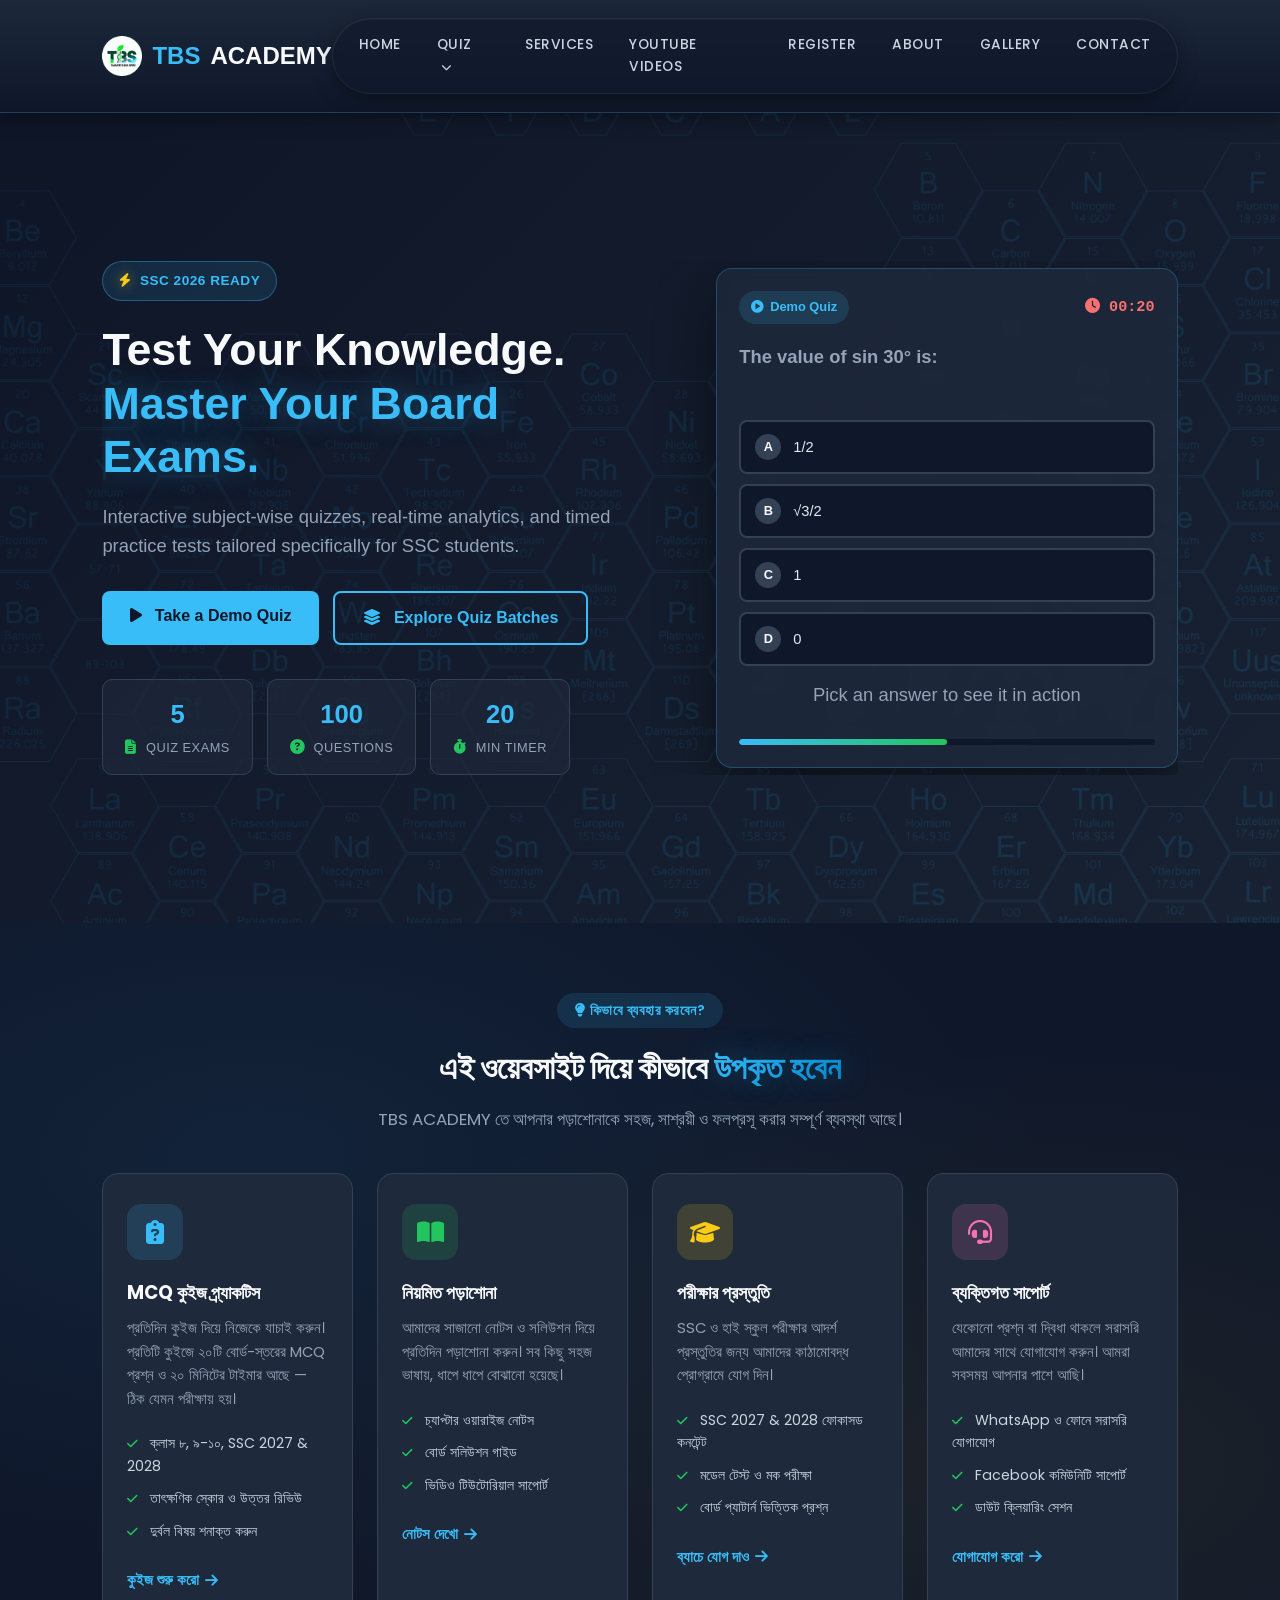
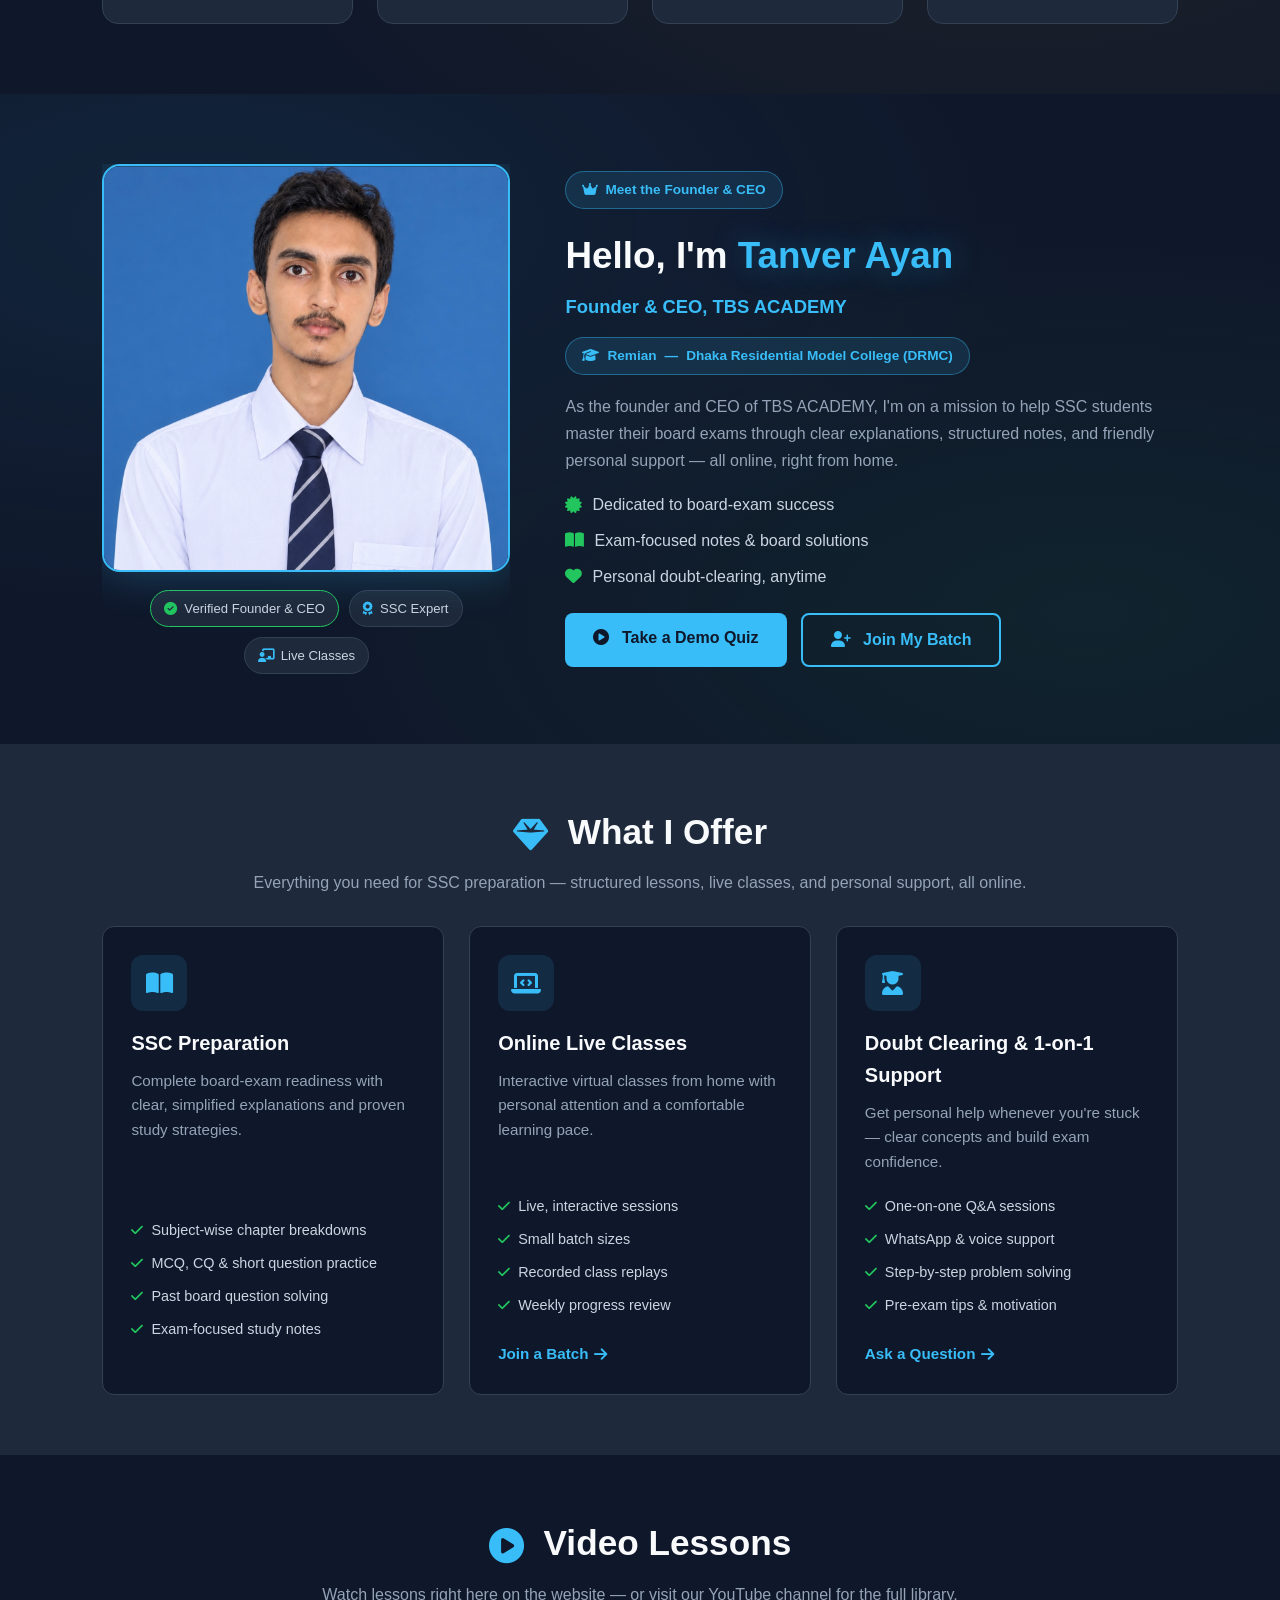
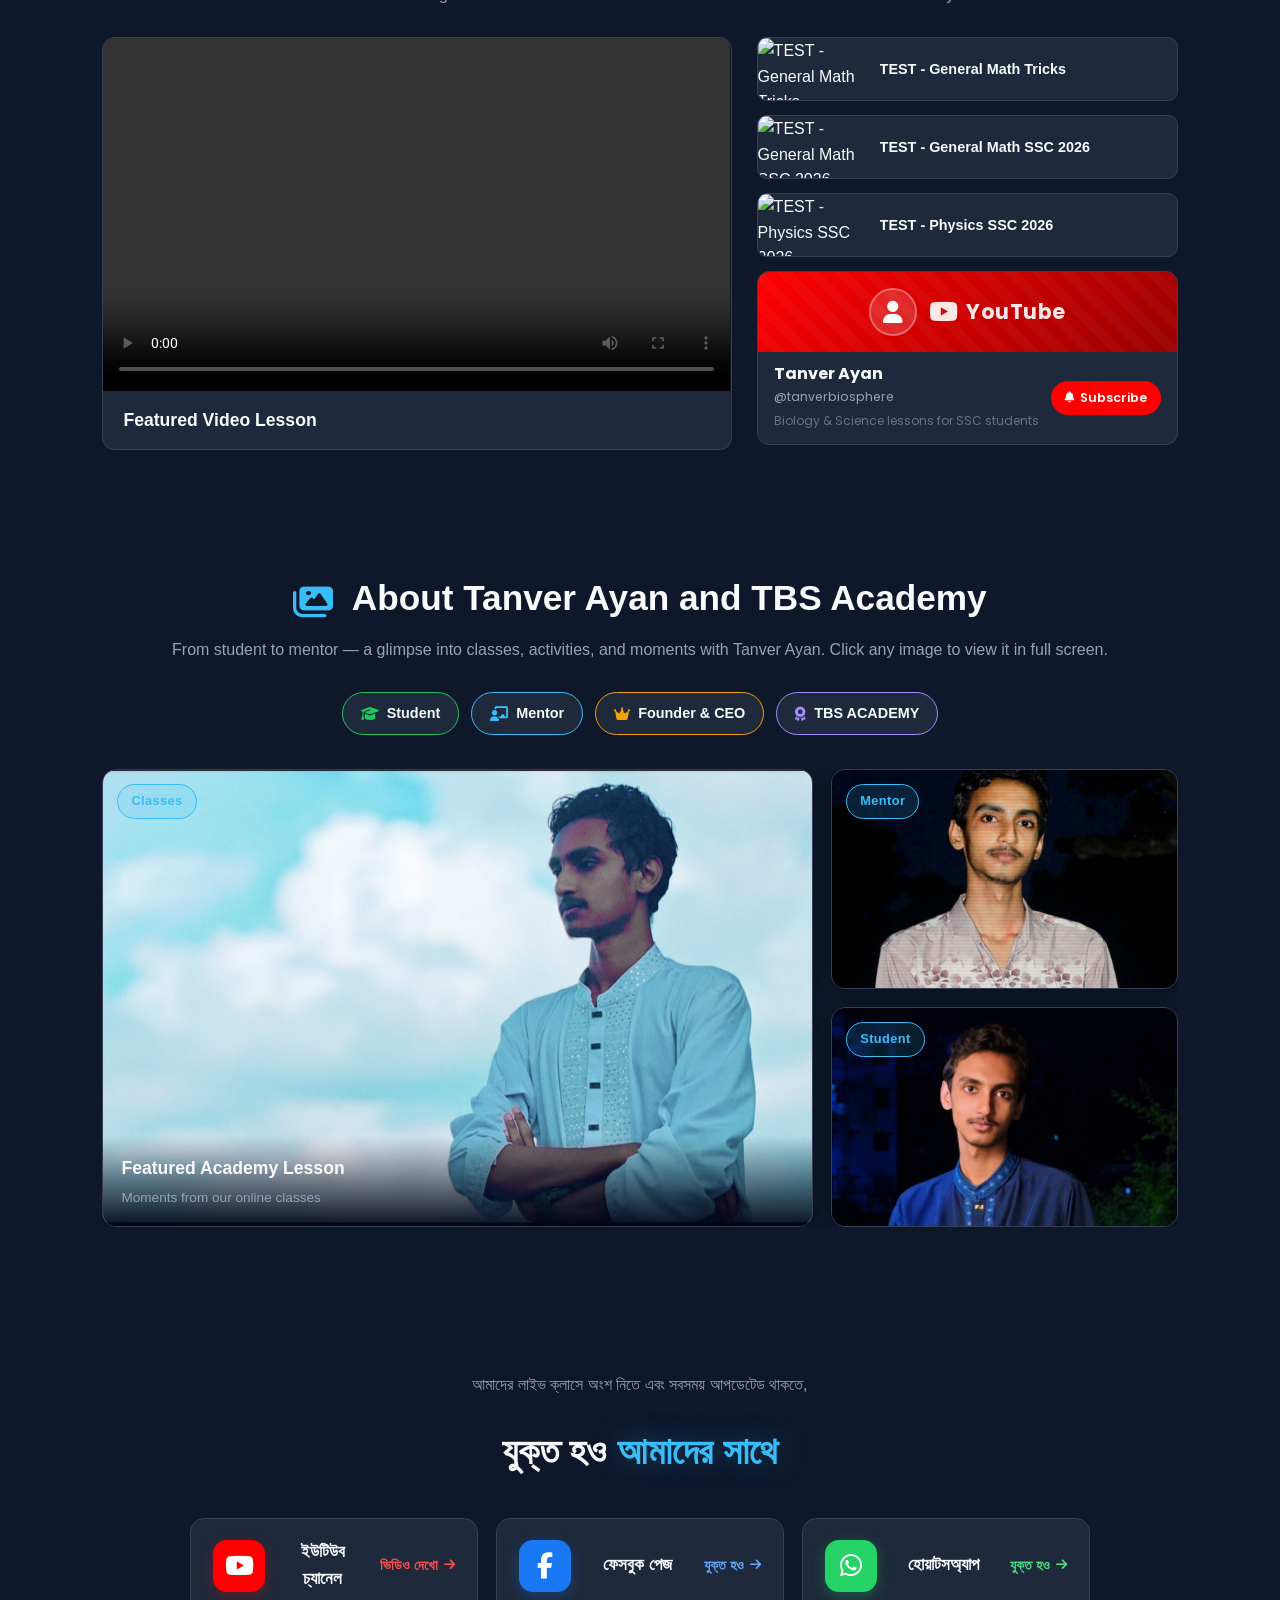
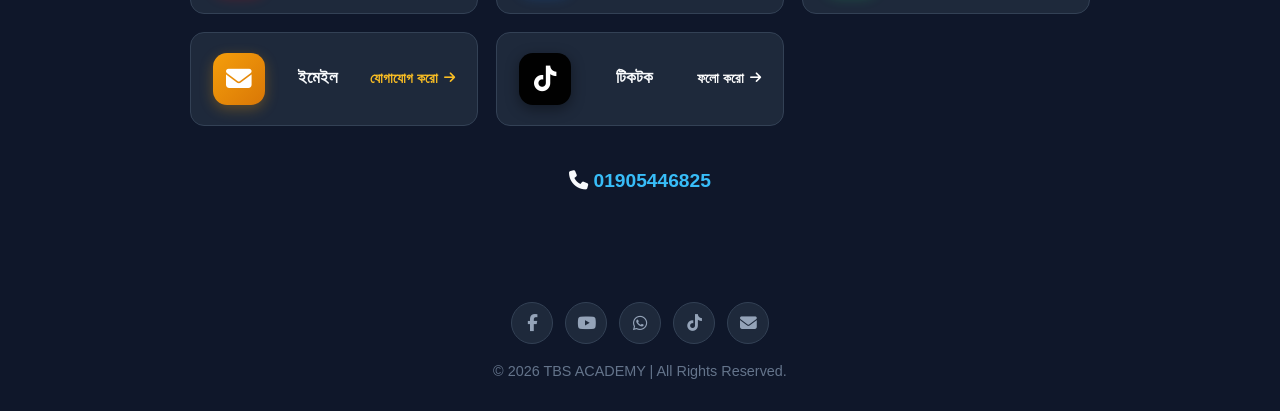
==== commit d29d0509: "Update index.html" ====
--- a/index.html
+++ b/index.html
@@ -53,7 +53,7 @@
                 <li><a href="register.html" class="nav-link">Register</a></li>
                 <li><a href="#about" class="nav-link">About</a></li>
                 <li><a href="#gallery" class="nav-link">Gallery</a></li>
-                <li><a href="#contact" class="nav-link">Contact</a></li>
+                <li><a href="contact.html" class="nav-link">Contact</a></li>
             </ul>
         </nav>
     </header>
@@ -173,7 +173,7 @@
         <div class="mentor-container">
             <div class="mentor-photo-wrap">
                 <div class="mentor-photo">
-                    <img src="image/galary/gg2.jpeg" alt="Tanver Ayan - Founder &amp; CEO, TBS ACADEMY">
+                    <img src="image/galary/upp.jpeg" alt="Tanver Ayan - Founder &amp; CEO, TBS ACADEMY">
                 </div>
                 <div class="mentor-chips">
                     <span class="mentor-chip verified"><i class="fa-solid fa-circle-check"></i> Verified Founder &amp; CEO</span>
@@ -182,10 +182,11 @@
                 </div>
             </div>
 
-            <div class="mentor-info">
-                <span class="mentor-badge"><i class="fa-solid fa-crown"></i> Meet the Founder &amp; CEO</span>
+<div class="mentor-info">
+                <span class="mentor-badge"><i class="fa-solid fa-crown"></i> Meet the Founder & CEO</span>
                 <h2>Hello, I'm <span class="highlight">Tanver Ayan</span></h2>
-                <h3>Founder &amp; CEO, TBS ACADEMY</h3>
+                <h3>Founder & CEO, TBS ACADEMY</h3>
+                <span class="mentor-badge remian-badge"><i class="fa-solid fa-graduation-cap"></i> <span class="remian-highlight">Remian</span> — <span class="drmc-highlight">Dhaka Residential Model College (DRMC)</span></span>
                 <p>As the founder and CEO of TBS ACADEMY, I'm on a mission to help SSC students master their board exams through clear explanations, structured notes, and friendly personal support — all online, right from home.</p>
                 <ul class="mentor-features">
                     <li><i class="fa-solid fa-certificate"></i> Dedicated to board-exam success</li>
@@ -366,4 +367,4 @@
 
     <script src="script.js"></script>
 </body>
-</html>+</html>
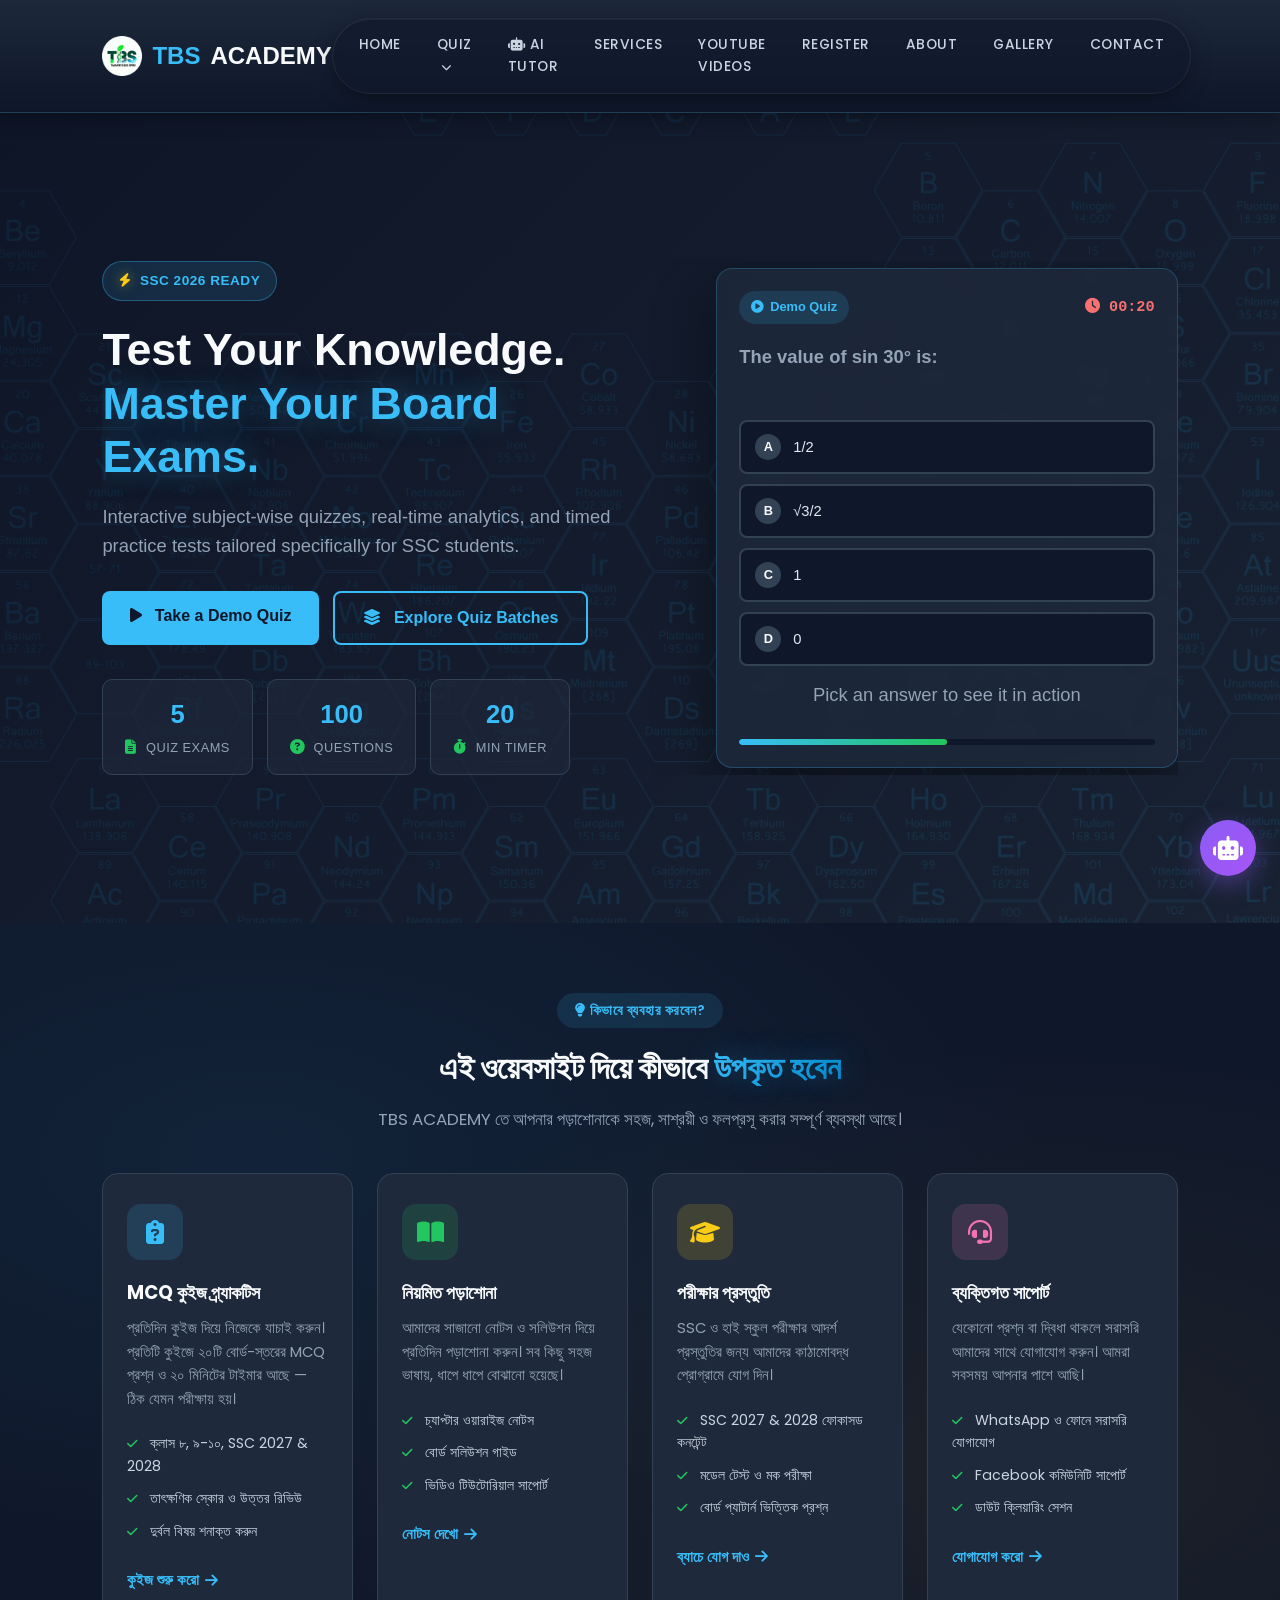
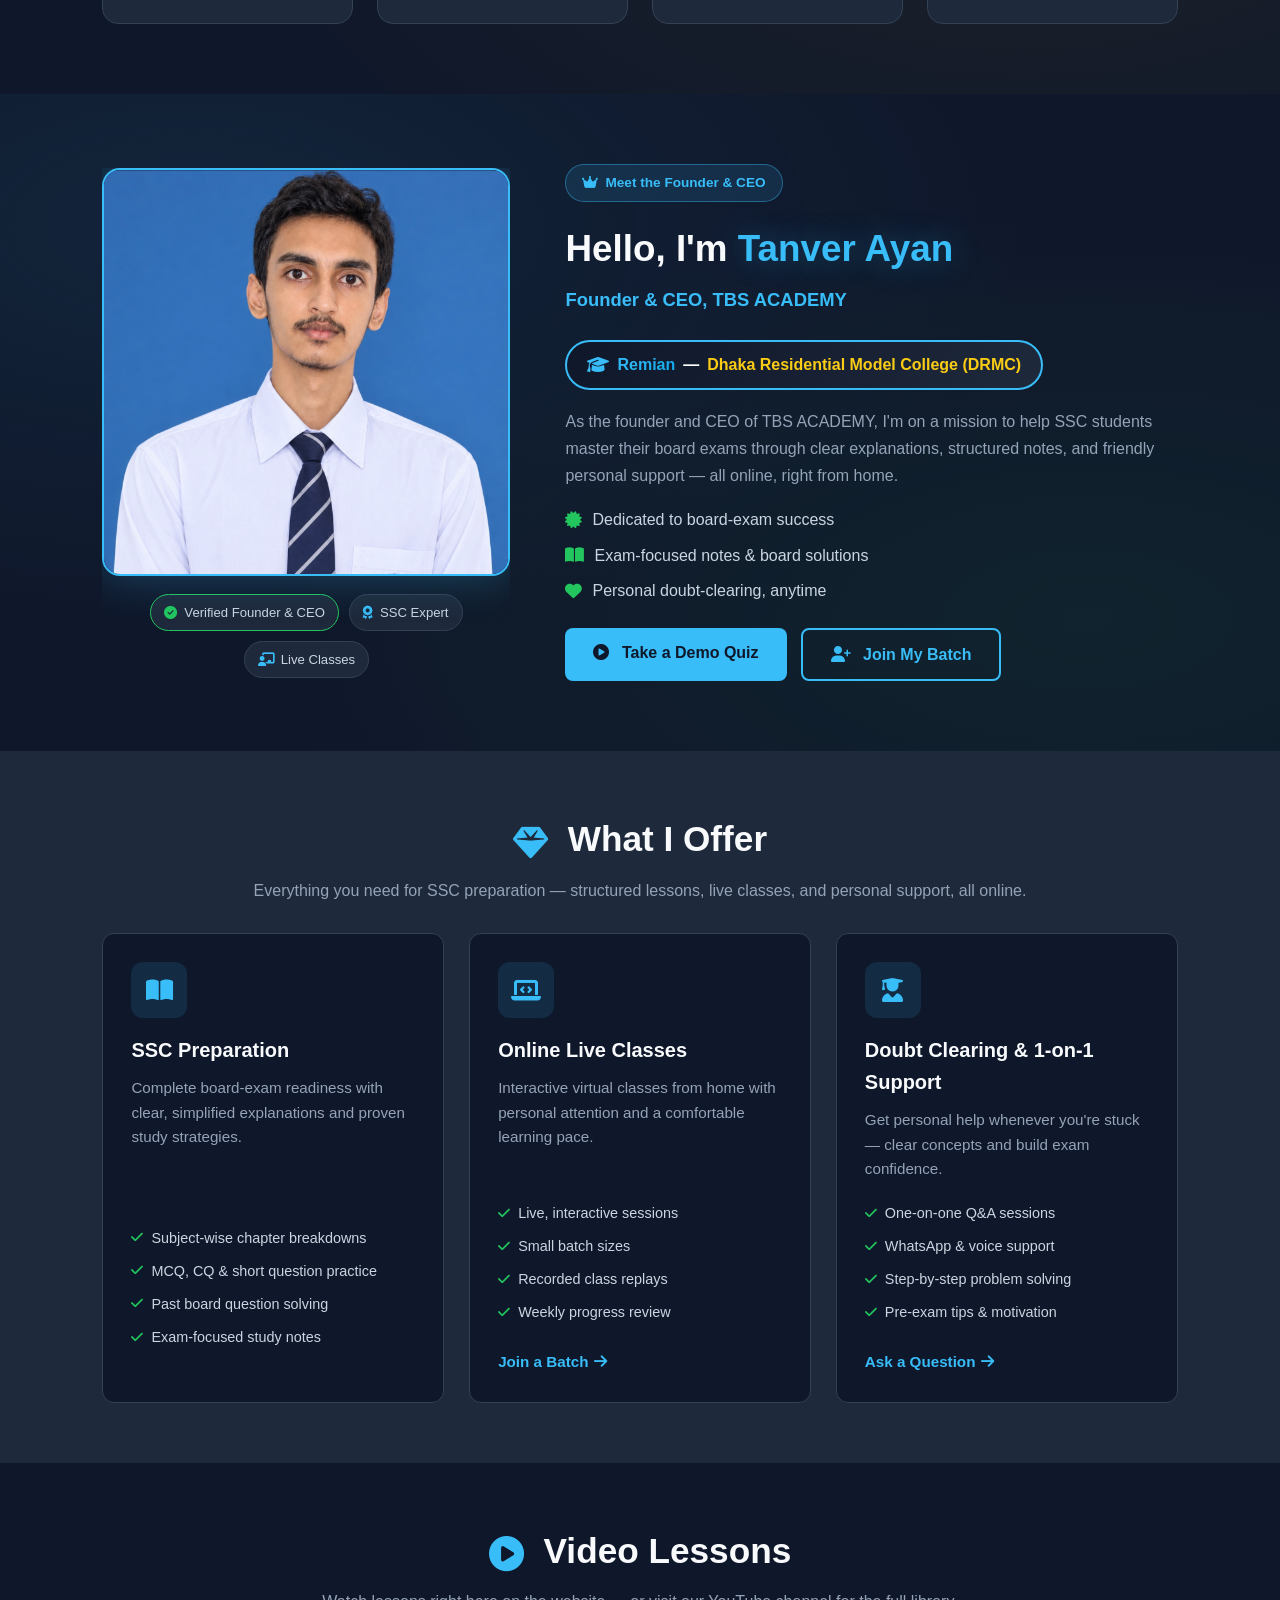
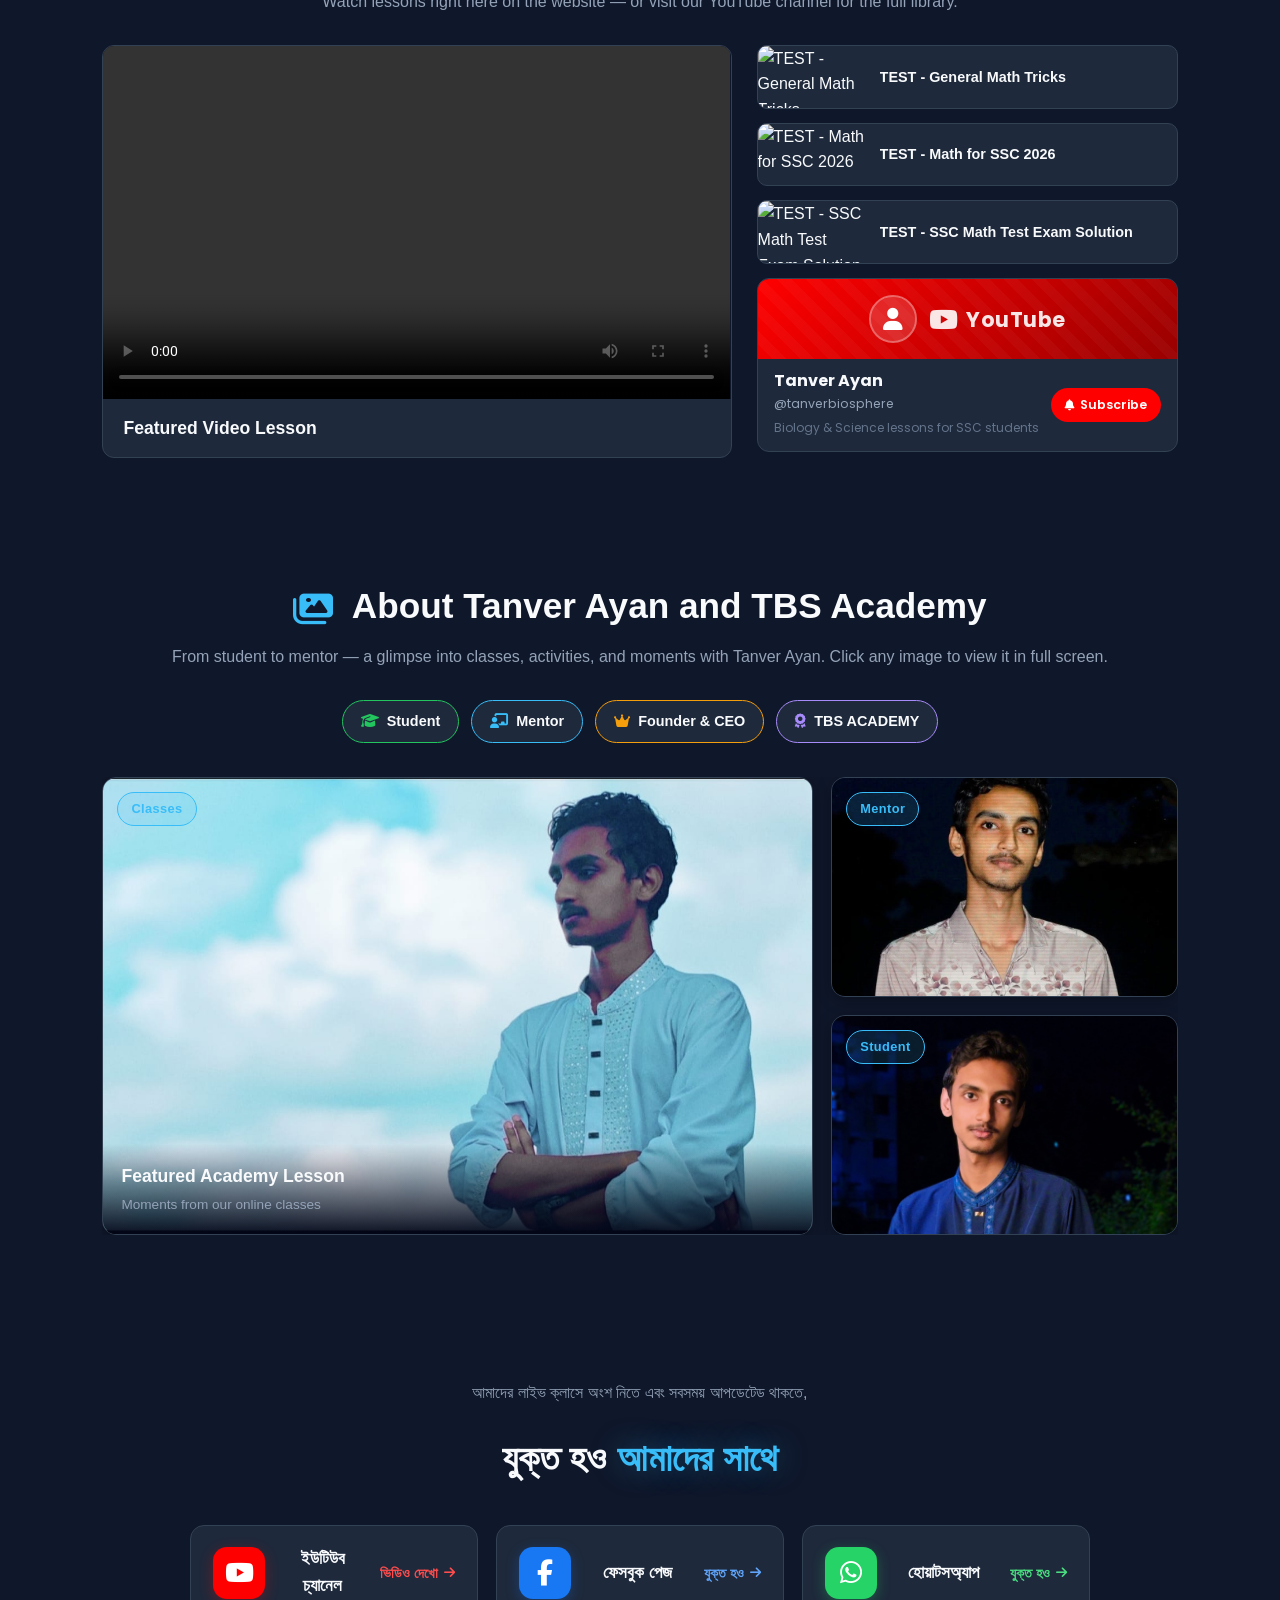
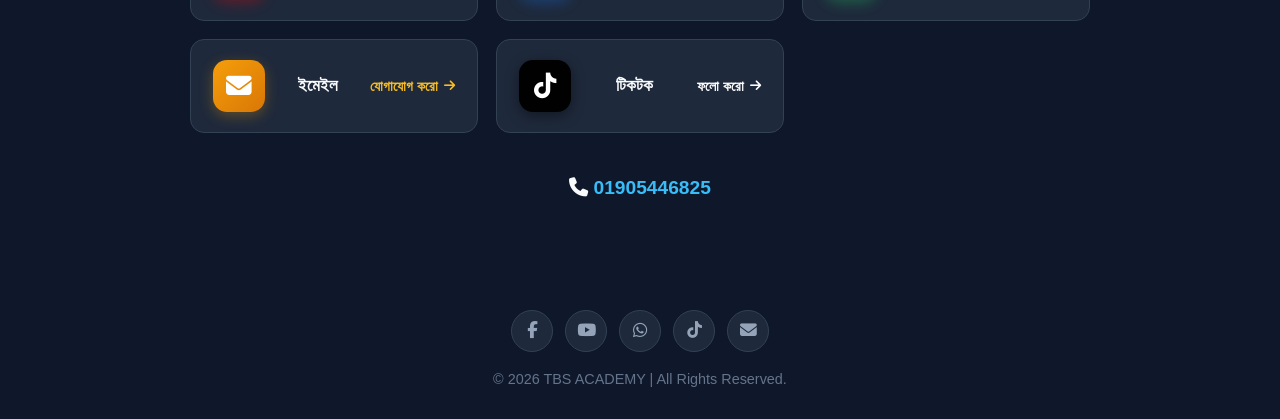
==== commit bfef2a75: "Update index.html" ====
--- a/index.html
+++ b/index.html
@@ -48,11 +48,12 @@
                         <li><a href="quiz.html?cat=ssc2028"><i class="fa-solid fa-fire"></i> SSC 2028</a></li>
                     </ul>
                 </li>
+                <li><a href="#" class="nav-link" id="ai-chat-toggle"><i class="fa-solid fa-robot"></i> AI Tutor</a></li>
                 <li><a href="#services" class="nav-link">Services</a></li>
                 <li><a href="#videos" class="nav-link">YouTube Videos</a></li>
                 <li><a href="register.html" class="nav-link">Register</a></li>
                 <li><a href="#about" class="nav-link">About</a></li>
-                <li><a href="#gallery" class="nav-link">Gallery</a></li>
+                <li><a href="gallery.html" class="nav-link">Gallery</a></li>
                 <li><a href="contact.html" class="nav-link">Contact</a></li>
             </ul>
         </nav>
@@ -366,5 +367,7 @@
     </footer>
 
     <script src="script.js"></script>
+    <script src="faq-search.js"></script>
+    <script src="ai-chat.js"></script>
 </body>
 </html>
--- a/style.css
+++ b/style.css
@@ -1,4 +1,4 @@
-﻿/* General Setup */
+/* General Setup */
 * {
     margin: 0;
     padding: 0;
@@ -860,6 +860,35 @@
     font-size: 0.85rem;
     font-weight: 600;
     margin-bottom: 18px;
+}
+
+.mentor-info .remian-badge {
+    background: linear-gradient(135deg, #0f172a, #1e293b);
+    border: 2px solid #38bdf8;
+    color: #ffffff;
+    margin-top: 10px;
+    margin-bottom: 18px;
+    font-size: 1rem;
+    font-weight: 600;
+    padding: 10px 20px;
+}
+
+.mentor-info .remian-badge i {
+    color: #38bdf8;
+    font-size: 1.1rem;
+}
+
+.mentor-info .remian-highlight {
+    background: linear-gradient(135deg, #38bdf8, #0ea5e9);
+    -webkit-background-clip: text;
+    -webkit-text-fill-color: transparent;
+    background-clip: text;
+    font-weight: 700;
+}
+
+.mentor-info .drmc-highlight {
+    color: #facc15;
+    font-weight: 700;
 }
 
 .mentor-info h2 {
@@ -2765,3 +2794,179 @@
     border-color: #f59e0b;
     box-shadow: 0 8px 18px rgba(245, 158, 11, 0.25);
 }
+
+/* ==========================================
+   CONTACT PAGE
+   ========================================== */
+.contact-page-section {
+    padding: 60px 8% 80px;
+    text-align: center;
+    min-height: 70vh;
+}
+
+.contact-page-section h2 {
+    font-size: 2.2rem;
+    color: #f8fafc;
+    margin-bottom: 12px;
+    font-family: 'Outfit', 'Poppins', 'Noto Sans Bengali', sans-serif;
+}
+
+.contact-page-section h2 .highlight {
+    background: linear-gradient(135deg, #38bdf8, #0284c7);
+    -webkit-background-clip: text;
+    -webkit-text-fill-color: transparent;
+}
+
+.contact-page-sub {
+    color: #94a3b8;
+    font-size: 1.05rem;
+    max-width: 550px;
+    margin: 0 auto 40px;
+    font-family: 'Poppins', 'Noto Sans Bengali', sans-serif;
+}
+
+.contact-page-grid {
+    display: grid;
+    grid-template-columns: repeat(3, 1fr);
+    gap: 20px;
+    max-width: 900px;
+    margin: 0 auto;
+}
+
+.contact-page-card {
+    display: flex;
+    flex-direction: column;
+    align-items: center;
+    gap: 10px;
+    padding: 30px 20px;
+    background: #1e293b;
+    border: 1px solid #334155;
+    border-radius: 16px;
+    text-decoration: none;
+    transition: transform 0.3s ease, border-color 0.3s ease, box-shadow 0.3s ease;
+}
+
+.contact-page-card:hover {
+    transform: translateY(-4px);
+}
+
+.contact-page-icon {
+    width: 60px;
+    height: 60px;
+    border-radius: 50%;
+    display: flex;
+    align-items: center;
+    justify-content: center;
+    font-size: 1.6rem;
+}
+
+.contact-page-icon.phone {
+    background: rgba(56, 189, 248, 0.15);
+    color: #38bdf8;
+}
+
+.contact-page-icon.wa {
+    background: rgba(37, 211, 102, 0.15);
+    color: #25d366;
+}
+
+.contact-page-icon.em {
+    background: rgba(245, 158, 11, 0.15);
+    color: #f59e0b;
+}
+
+.contact-page-icon.fb {
+    background: rgba(24, 119, 242, 0.15);
+    color: #1877f2;
+}
+
+.contact-page-icon.yt {
+    background: rgba(255, 0, 0, 0.15);
+    color: #ff0000;
+}
+
+.contact-page-icon.tt {
+    background: rgba(0, 0, 0, 0.3);
+    color: #ffffff;
+}
+
+.contact-page-card h3 {
+    color: #f8fafc;
+    font-size: 1.1rem;
+    font-family: 'Poppins', 'Noto Sans Bengali', sans-serif;
+    margin: 0;
+}
+
+.contact-page-card p {
+    color: #94a3b8;
+    font-size: 0.88rem;
+    margin: 0;
+    font-family: 'Poppins', 'Noto Sans Bengali', sans-serif;
+}
+
+.contact-page-link {
+    color: #38bdf8;
+    font-size: 0.9rem;
+    font-weight: 600;
+    font-family: 'Poppins', 'Noto Sans Bengali', sans-serif;
+    display: flex;
+    align-items: center;
+    gap: 6px;
+}
+
+.contact-page-card.wa-card:hover {
+    border-color: #25d366;
+    box-shadow: 0 8px 24px rgba(37, 211, 102, 0.15);
+}
+.contact-page-card.wa-card .contact-page-link { color: #25d366; }
+
+.contact-page-card.em-card:hover {
+    border-color: #f59e0b;
+    box-shadow: 0 8px 24px rgba(245, 158, 11, 0.15);
+}
+.contact-page-card.em-card .contact-page-link { color: #f59e0b; }
+
+.contact-page-card.fb-card:hover {
+    border-color: #1877f2;
+    box-shadow: 0 8px 24px rgba(24, 119, 242, 0.15);
+}
+.contact-page-card.fb-card .contact-page-link { color: #1877f2; }
+
+.contact-page-card.yt-card:hover {
+    border-color: #ff0000;
+    box-shadow: 0 8px 24px rgba(255, 0, 0, 0.15);
+}
+.contact-page-card.yt-card .contact-page-link { color: #ff4d4d; }
+
+.contact-page-card.tt-card:hover {
+    border-color: #010101;
+    box-shadow: 0 8px 24px rgba(0, 0, 0, 0.3);
+}
+.contact-page-card.tt-card .contact-page-link { color: #ffffff; }
+
+@media (max-width: 768px) {
+    .contact-page-section {
+        padding: 40px 5% 60px;
+    }
+
+    .contact-page-section h2 {
+        font-size: 1.6rem;
+    }
+
+    .contact-page-grid {
+        grid-template-columns: 1fr;
+        gap: 14px;
+    }
+
+    .contact-page-card {
+        flex-direction: row;
+        padding: 18px 20px;
+        gap: 16px;
+    }
+
+    .contact-page-icon {
+        width: 48px;
+        height: 48px;
+        font-size: 1.3rem;
+    }
+}
